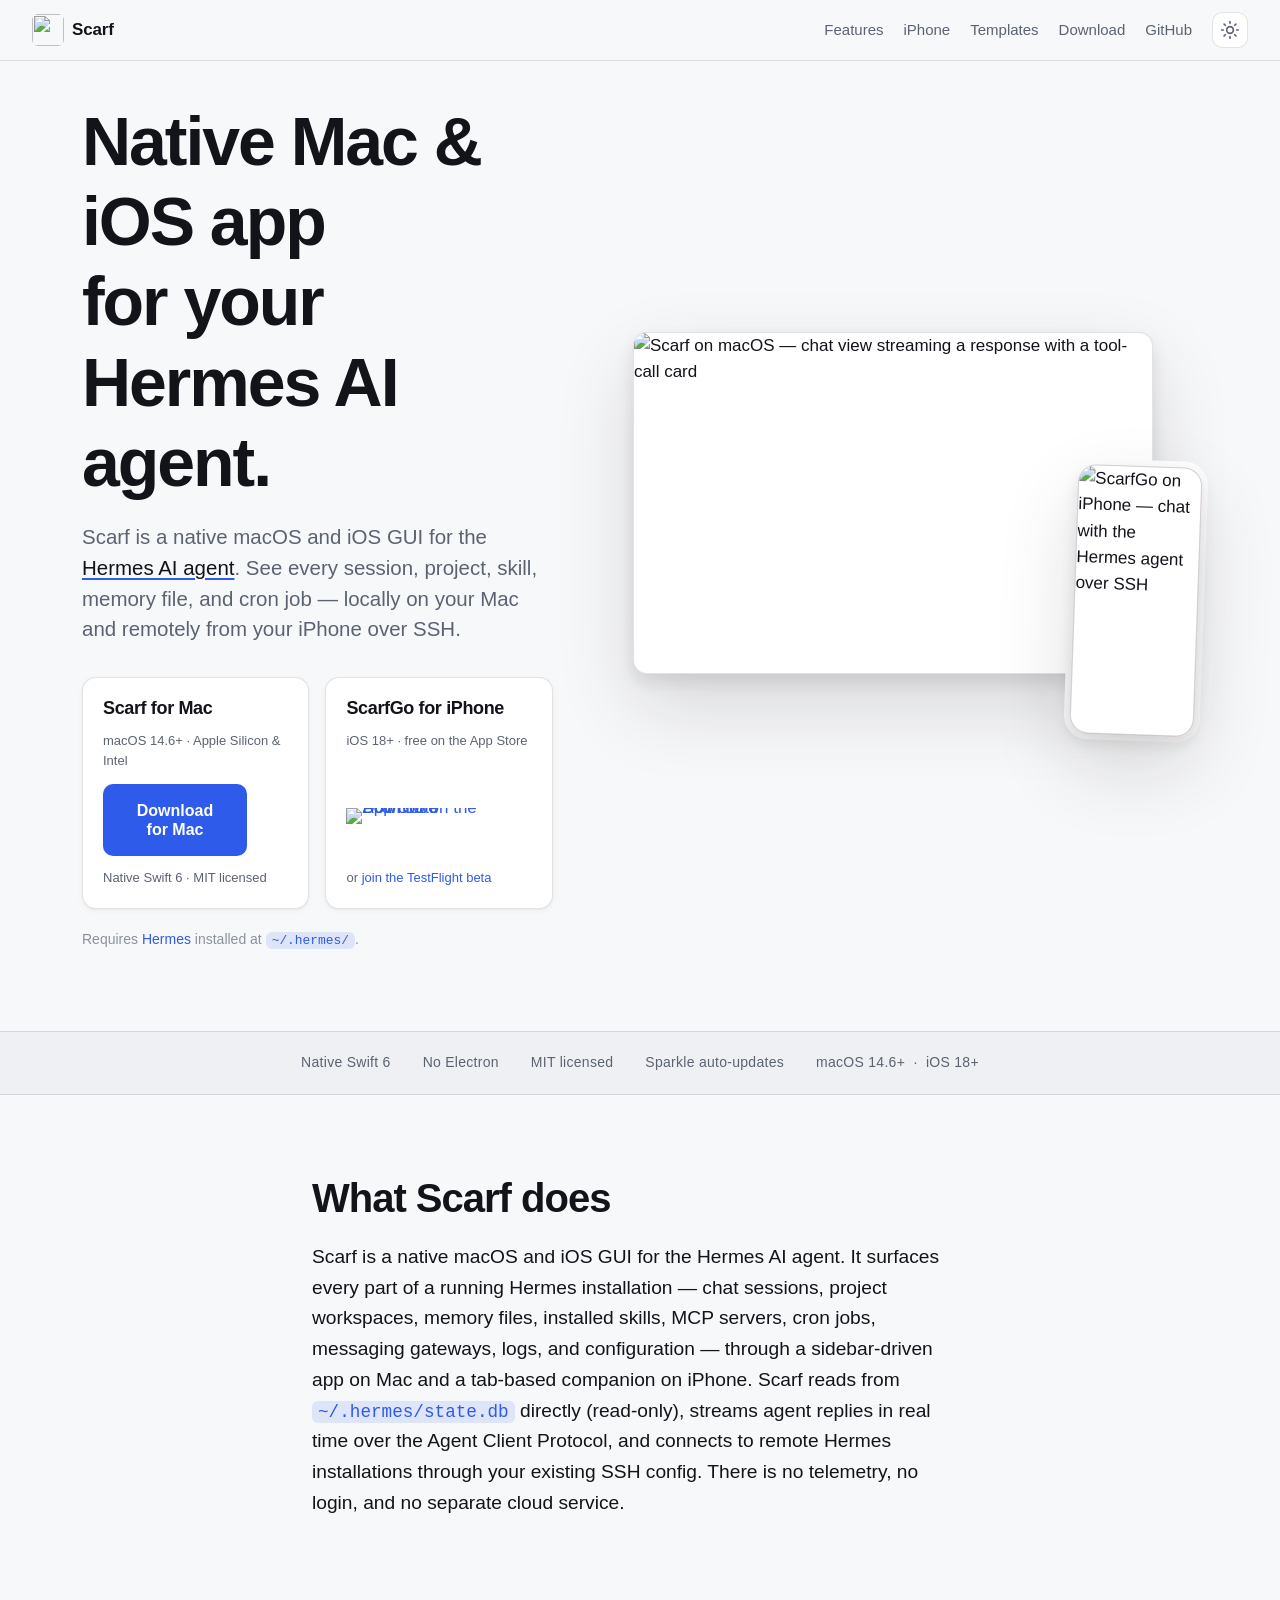
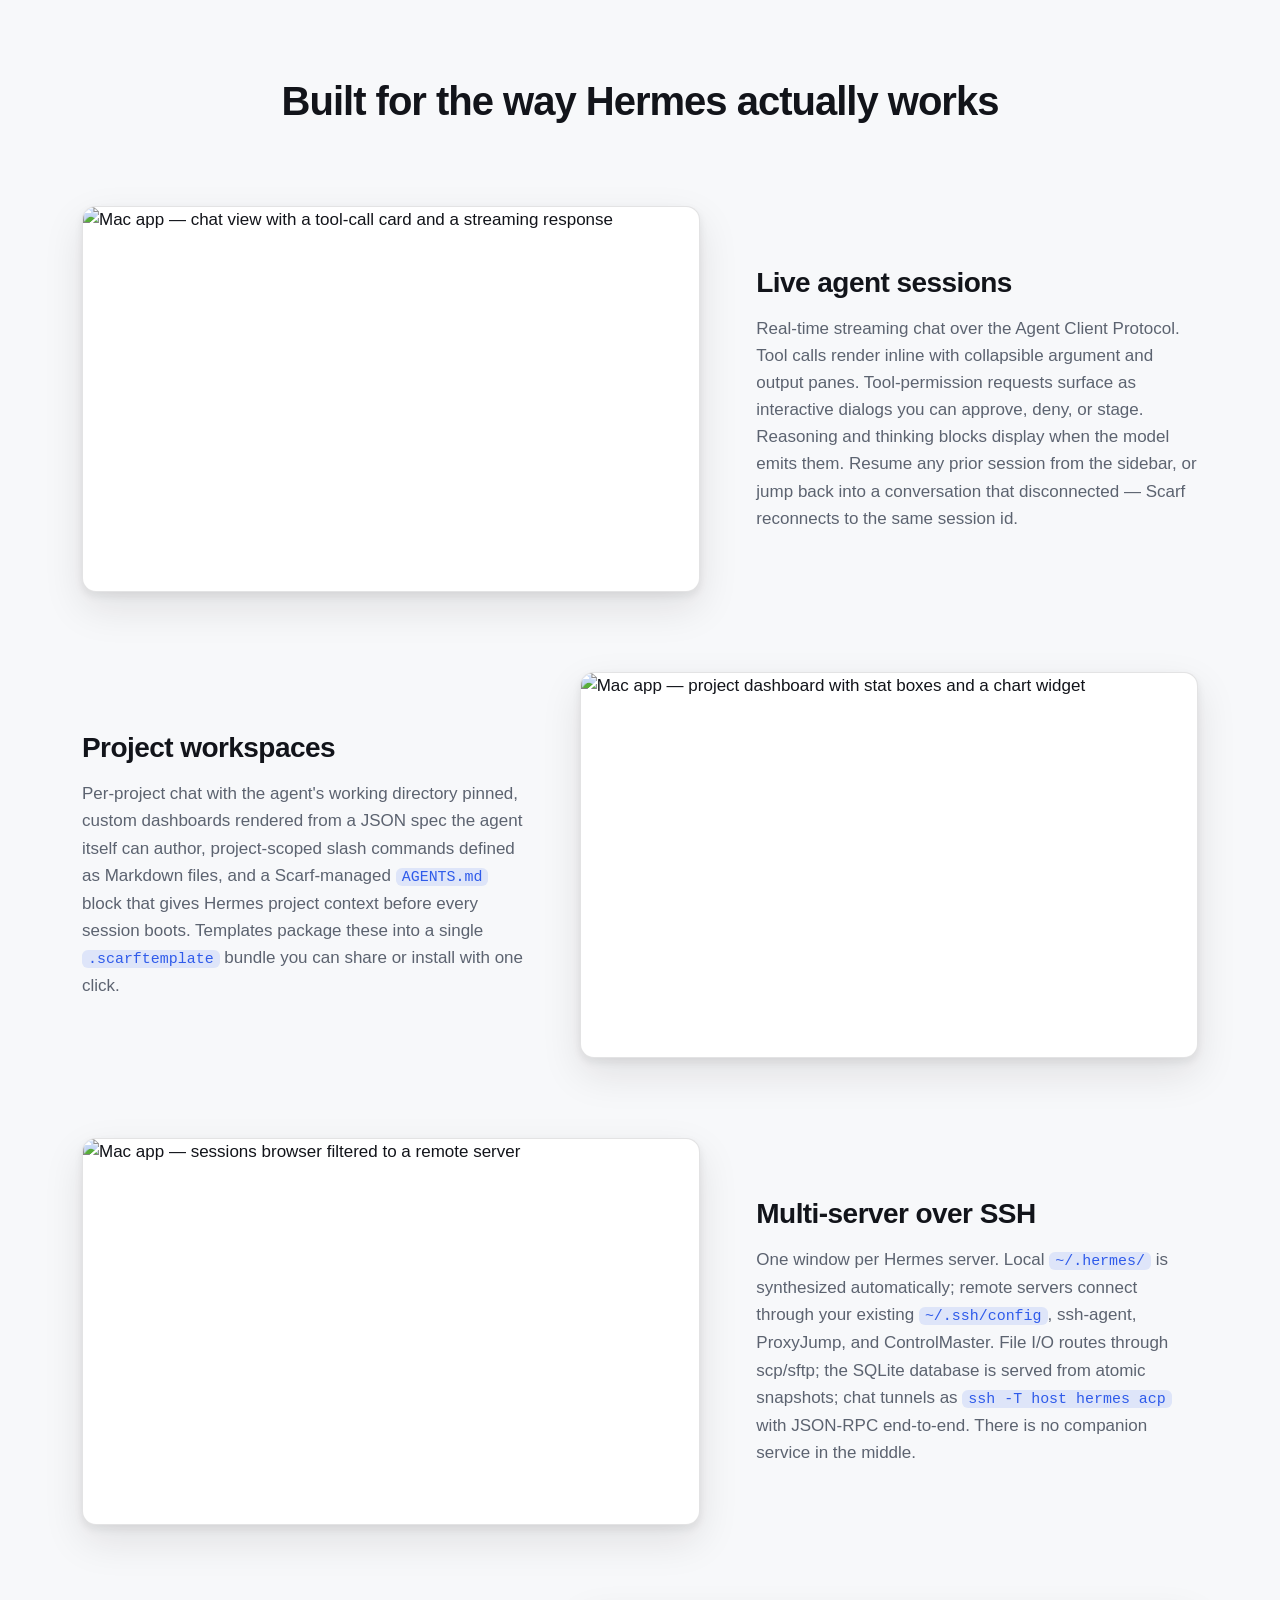
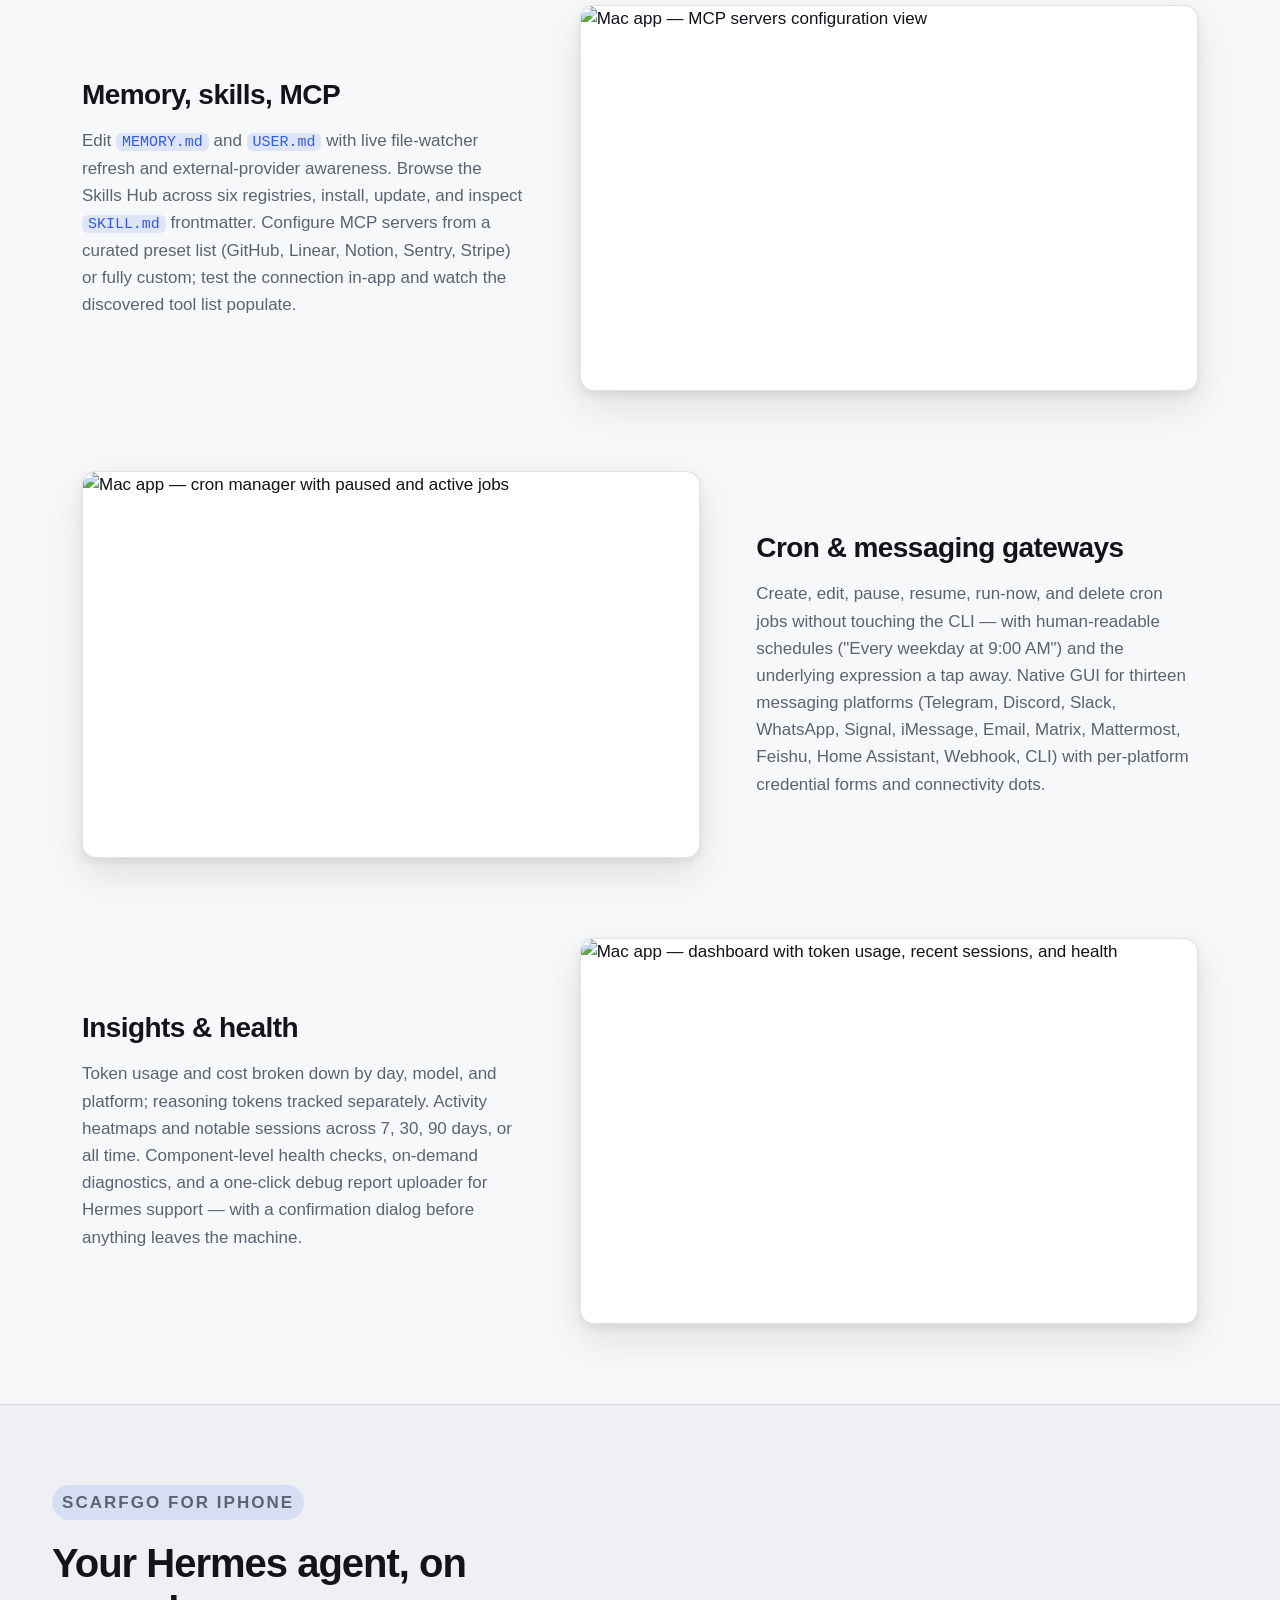
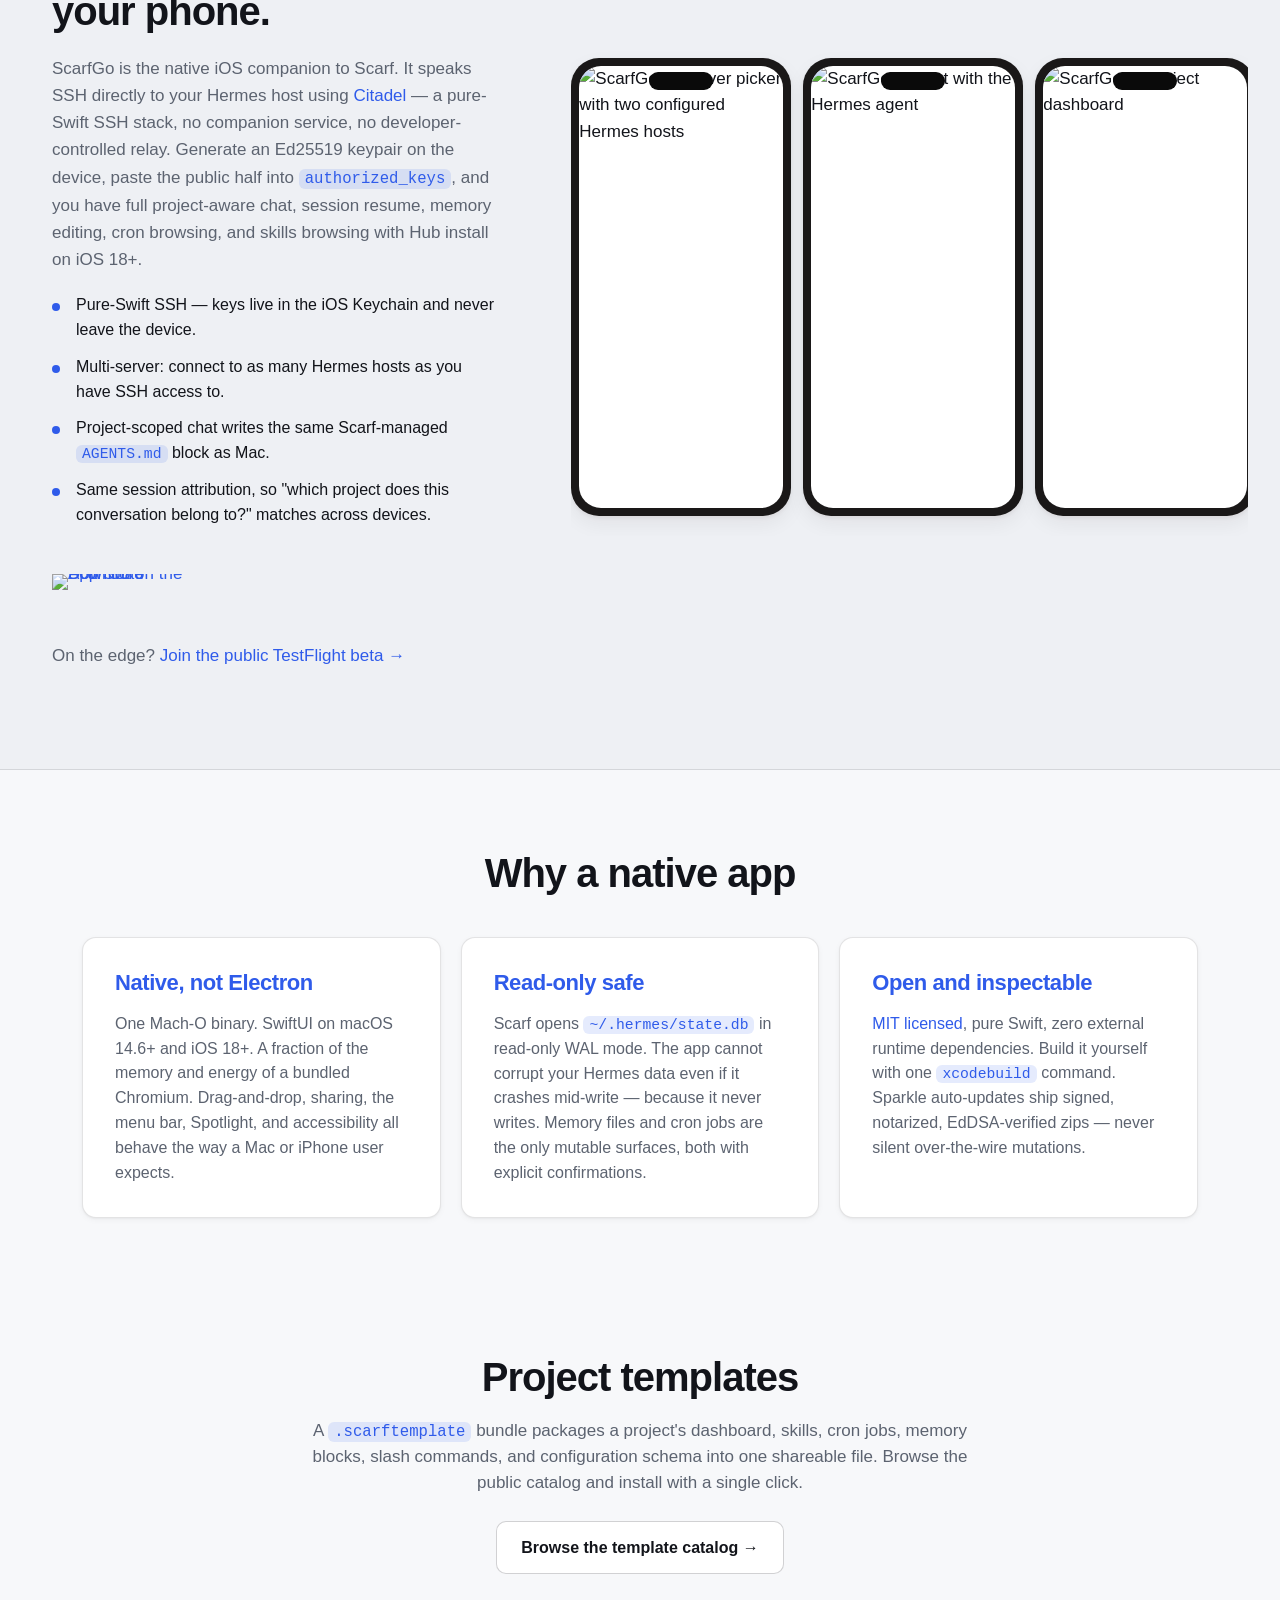
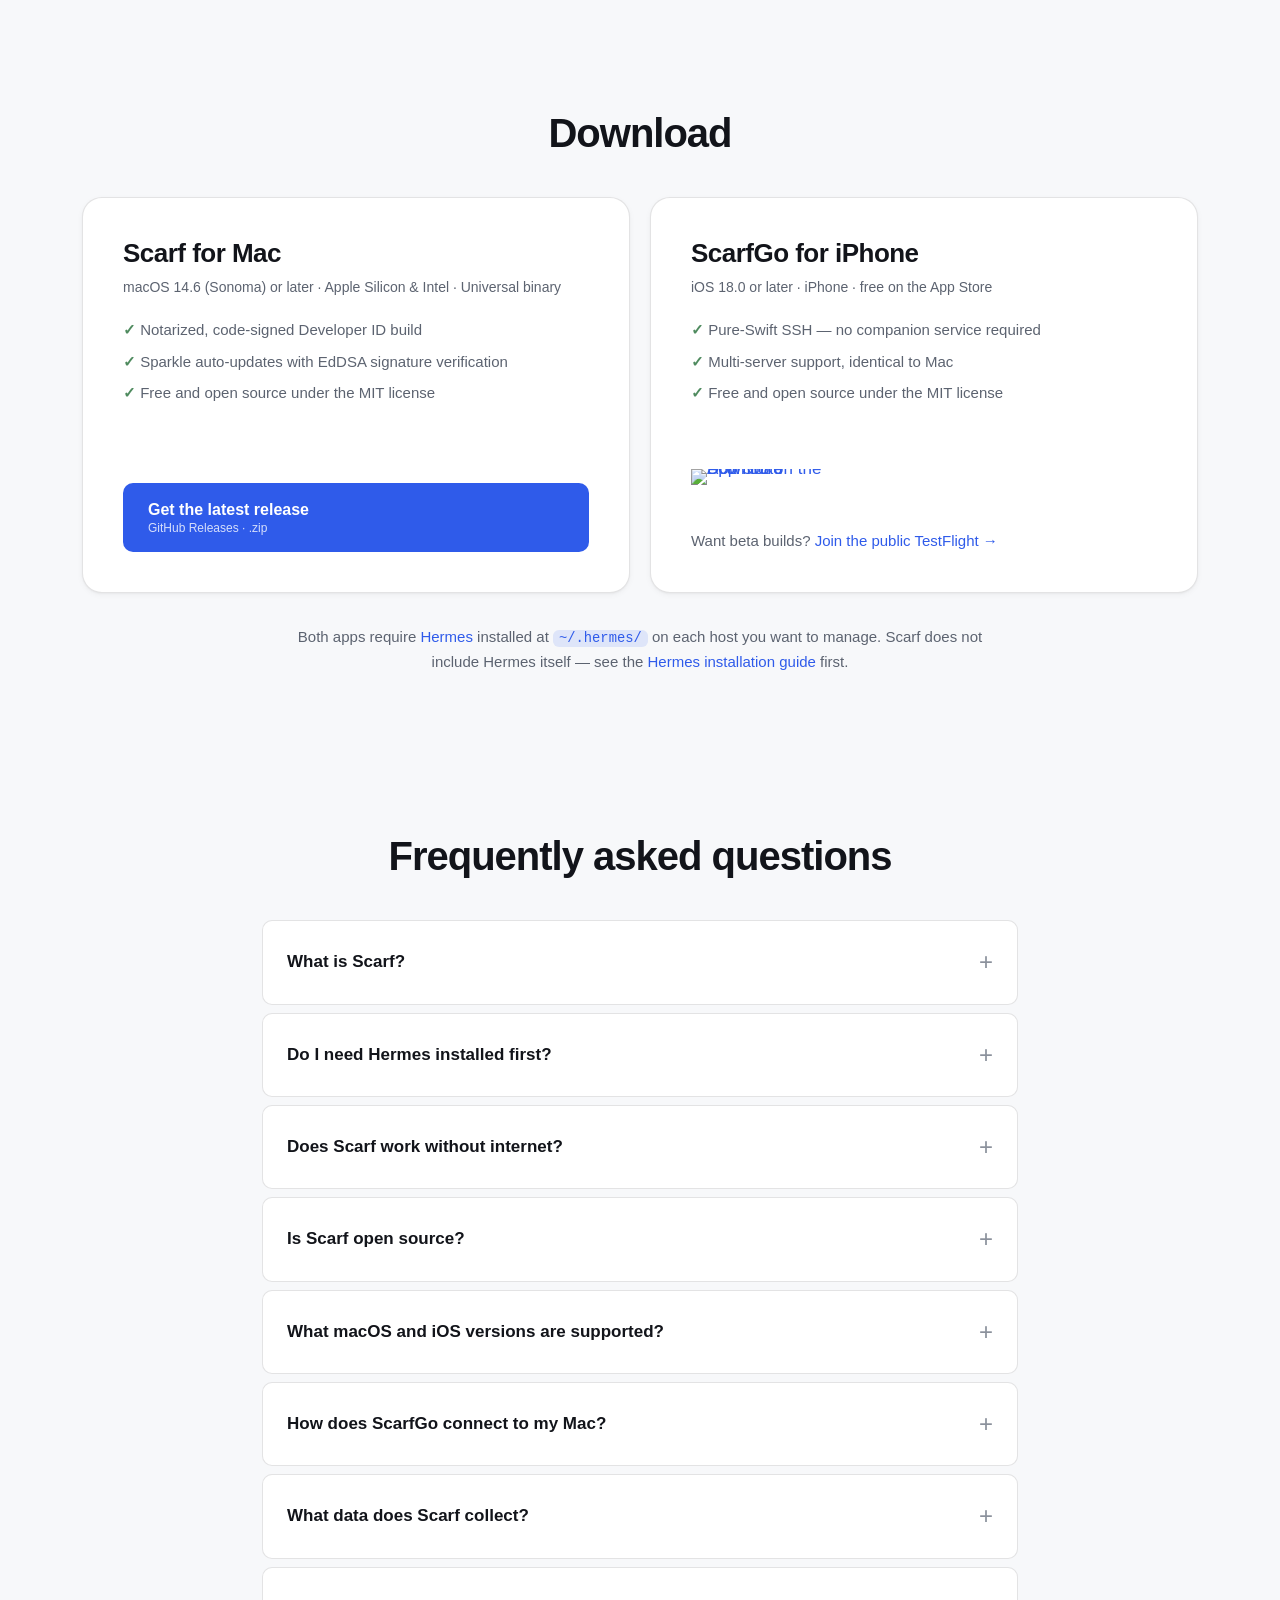
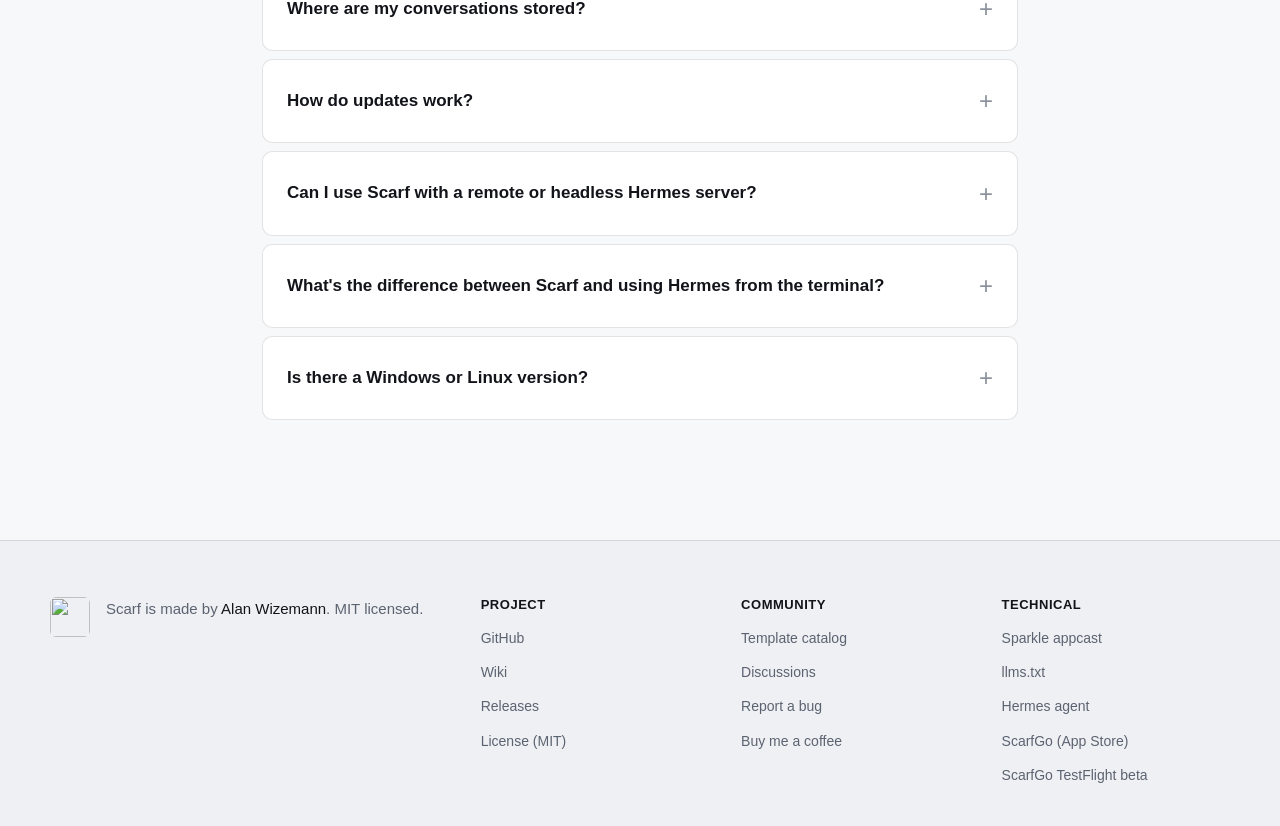
==== site/landing/index.html @ 26314632 "Rebrand Scarf to Electric Cobalt accent and cool greys Replace rust BrandRust tokens with BrandPrima" ====
<!DOCTYPE html>
<html lang="en">
<head>
  <meta charset="utf-8">
  <meta name="viewport" content="width=device-width, initial-scale=1, viewport-fit=cover">

  <title>Scarf — Native Mac &amp; iOS app for your Hermes AI agent</title>
  <meta name="description" content="Scarf is the native macOS and iOS GUI for the Hermes AI agent — sessions, projects, memory, skills, cron, multi-server SSH. Free and open source.">
  <link rel="canonical" href="https://awizemann.github.io/scarf/">

  <!-- Open Graph -->
  <meta property="og:type" content="website">
  <meta property="og:site_name" content="Scarf">
  <meta property="og:title" content="Scarf — Native Mac &amp; iOS app for your Hermes AI agent">
  <meta property="og:description" content="Native macOS and iOS GUI for the Hermes AI agent. Sessions, projects, memory, skills, cron, multi-server SSH. Free and open source.">
  <meta property="og:url" content="https://awizemann.github.io/scarf/">
  <meta property="og:image" content="https://awizemann.github.io/scarf/assets/og-image.png">
  <meta property="og:image:width" content="1200">
  <meta property="og:image:height" content="630">
  <meta property="og:image:alt" content="Scarf — native Mac & iOS app for the Hermes AI agent">

  <!-- Twitter -->
  <meta name="twitter:card" content="summary_large_image">
  <meta name="twitter:title" content="Scarf — Native Mac &amp; iOS app for your Hermes AI agent">
  <meta name="twitter:description" content="Native macOS and iOS GUI for the Hermes AI agent. Sessions, projects, memory, skills, cron, multi-server SSH.">
  <meta name="twitter:image" content="https://awizemann.github.io/scarf/assets/twitter-card.png">

  <!-- Theme + favicons -->
  <meta name="theme-color" content="#2F5BEA" media="(prefers-color-scheme: light)">
  <meta name="theme-color" content="#0E1016" media="(prefers-color-scheme: dark)">
  <link rel="icon" href="favicon.ico" sizes="any">
  <link rel="icon" href="assets/icon-192.png" type="image/png" sizes="192x192">
  <link rel="icon" href="assets/icon-512.png" type="image/png" sizes="512x512">
  <link rel="apple-touch-icon" href="apple-touch-icon.png">
  <link rel="manifest" href="manifest.webmanifest">

  <!-- AI crawler hint -->
  <link rel="alternate" type="text/plain" title="LLM-friendly summary" href="llms.txt">

  <link rel="stylesheet" href="styles.css">
</head>

<body>
  <a class="skip-link" href="#main">Skip to content</a>

  <header class="site-header" role="banner">
    <a class="brand" href="./" aria-label="Scarf home">
      <img src="assets/scarf-icon-512.png" width="32" height="32" alt="" decoding="async">
      <span class="brand-name">Scarf</span>
    </a>
    <nav class="site-nav" aria-label="Primary">
      <a href="#features">Features</a>
      <a href="#ios">iPhone</a>
      <a href="templates/">Templates</a>
      <a href="#download">Download</a>
      <a href="https://github.com/awizemann/scarf" rel="noopener">GitHub</a>
    </nav>
    <button type="button" class="theme-toggle" aria-label="Toggle dark mode" data-theme-toggle>
      <svg class="theme-icon icon-sun" width="20" height="20" viewBox="0 0 24 24" fill="none" stroke="currentColor" stroke-width="2" stroke-linecap="round" stroke-linejoin="round" aria-hidden="true"><circle cx="12" cy="12" r="4"></circle><path d="M12 2v2M12 20v2M4.93 4.93l1.41 1.41M17.66 17.66l1.41 1.41M2 12h2M20 12h2M4.93 19.07l1.41-1.41M17.66 6.34l1.41-1.41"></path></svg>
      <svg class="theme-icon icon-moon" width="20" height="20" viewBox="0 0 24 24" fill="none" stroke="currentColor" stroke-width="2" stroke-linecap="round" stroke-linejoin="round" aria-hidden="true"><path d="M21 12.79A9 9 0 1 1 11.21 3 7 7 0 0 0 21 12.79z"></path></svg>
    </button>
  </header>

  <main id="main">

    <!-- Hero -->
    <section class="hero" id="hero" aria-labelledby="hero-title">
      <div class="hero-copy">
        <h1 id="hero-title">Native Mac &amp; iOS app<br>for your Hermes AI agent.</h1>
        <p class="hero-lede">
          Scarf is a native macOS and iOS GUI for the
          <a href="https://github.com/hermes-ai/hermes-agent" rel="noopener">Hermes AI agent</a>.
          See every session, project, skill, memory file, and cron job — locally on your Mac
          and remotely from your iPhone over SSH.
        </p>
        <div class="hero-dl-grid">
          <div class="hero-dl-card">
            <h3>Scarf for Mac</h3>
            <p class="hero-dl-meta">macOS 14.6+ · Apple Silicon &amp; Intel</p>
            <a class="btn btn-primary hero-dl-btn" href="https://github.com/awizemann/scarf/releases/latest" rel="noopener">Download for Mac</a>
            <p class="hero-dl-beta">Native Swift 6 · MIT licensed</p>
          </div>
          <div class="hero-dl-card">
            <h3>ScarfGo for iPhone</h3>
            <p class="hero-dl-meta">iOS 18+ · free on the App Store</p>
            <a class="appstore-badge" href="https://apps.apple.com/us/app/scarfgo/id6763763341" rel="noopener" aria-label="Download ScarfGo on the App Store — iOS 18+">
              <picture>
                <source media="(prefers-color-scheme: dark)" srcset="assets/download-on-the-app-store-white.svg">
                <img data-dark-src="assets/download-on-the-app-store-white.svg" src="assets/download-on-the-app-store.svg" alt="Download ScarfGo on the App Store" width="144" height="48">
              </picture>
            </a>
            <p class="hero-dl-beta">or <a href="https://testflight.apple.com/join/qCrRpcTz" rel="noopener">join the TestFlight beta</a></p>
          </div>
        </div>
        <p class="hero-prereq">
          Requires <a href="https://github.com/hermes-ai/hermes-agent" rel="noopener">Hermes</a> installed at <code>~/.hermes/</code>.
        </p>
      </div>

      <div class="hero-visual" aria-hidden="false">
        <picture class="hero-mac">
          <source media="(prefers-color-scheme: dark)" srcset="assets/screenshots/mac-hero-dark.png">
          <img data-dark-src="assets/screenshots/mac-hero-dark.png" src="assets/screenshots/mac-hero.png"
               alt="Scarf on macOS — chat view streaming a response with a tool-call card"
               width="1600" height="1000"
               fetchpriority="high" decoding="async">
        </picture>
        <picture class="hero-iphone">
          <img src="assets/screenshots/ios-chat.png"
               alt="ScarfGo on iPhone — chat with the Hermes agent over SSH"
               width="430" height="932"
               decoding="async">
        </picture>
      </div>
    </section>

    <!-- Trust strip -->
    <aside class="trust-strip" aria-label="At a glance">
      <ul>
        <li>Native Swift 6</li>
        <li>No Electron</li>
        <li>MIT licensed</li>
        <li>Sparkle auto-updates</li>
        <li>macOS 14.6+ &nbsp;·&nbsp; iOS 18+</li>
      </ul>
    </aside>

    <!-- What Scarf does (AEO load-bearing paragraph) -->
    <section class="what" id="what" aria-labelledby="what-title">
      <h2 id="what-title">What Scarf does</h2>
      <p>
        Scarf is a native macOS and iOS GUI for the Hermes AI agent. It surfaces every part of a
        running Hermes installation — chat sessions, project workspaces, memory files, installed
        skills, MCP servers, cron jobs, messaging gateways, logs, and configuration — through a
        sidebar-driven app on Mac and a tab-based companion on iPhone. Scarf reads from
        <code>~/.hermes/state.db</code> directly (read-only), streams agent replies in real time
        over the Agent Client Protocol, and connects to remote Hermes installations through your
        existing SSH config. There is no telemetry, no login, and no separate cloud service.
      </p>
    </section>

    <!-- Mac feature blocks -->
    <section class="features" id="features" aria-labelledby="features-title">
      <h2 id="features-title" class="section-heading">Built for the way Hermes actually works</h2>

      <article class="feature feature-flip">
        <div class="feature-text">
          <h3>Live agent sessions</h3>
          <p>
            Real-time streaming chat over the Agent Client Protocol. Tool calls render inline with
            collapsible argument and output panes. Tool-permission requests surface as interactive
            dialogs you can approve, deny, or stage. Reasoning and thinking blocks display when the
            model emits them. Resume any prior session from the sidebar, or jump back into a
            conversation that disconnected — Scarf reconnects to the same session id.
          </p>
        </div>
        <div class="feature-visual">
          <picture>
            <source media="(prefers-color-scheme: dark)" srcset="assets/screenshots/mac-chat-dark.png">
            <img data-dark-src="assets/screenshots/mac-chat-dark.png" src="assets/screenshots/mac-chat.png"
                 alt="Mac app — chat view with a tool-call card and a streaming response"
                 width="1600" height="1000" loading="lazy" decoding="async">
          </picture>
        </div>
      </article>

      <article class="feature">
        <div class="feature-text">
          <h3>Project workspaces</h3>
          <p>
            Per-project chat with the agent's working directory pinned, custom dashboards rendered
            from a JSON spec the agent itself can author, project-scoped slash commands defined as
            Markdown files, and a Scarf-managed <code>AGENTS.md</code> block that gives Hermes
            project context before every session boots. Templates package these into a single
            <code>.scarftemplate</code> bundle you can share or install with one click.
          </p>
        </div>
        <div class="feature-visual">
          <picture>
            <source media="(prefers-color-scheme: dark)" srcset="assets/screenshots/mac-projects-dark.png">
            <img data-dark-src="assets/screenshots/mac-projects-dark.png" src="assets/screenshots/mac-projects.png"
                 alt="Mac app — project dashboard with stat boxes and a chart widget"
                 width="1600" height="1000" loading="lazy" decoding="async">
          </picture>
        </div>
      </article>

      <article class="feature feature-flip">
        <div class="feature-text">
          <h3>Multi-server over SSH</h3>
          <p>
            One window per Hermes server. Local <code>~/.hermes/</code> is synthesized
            automatically; remote servers connect through your existing
            <code>~/.ssh/config</code>, ssh-agent, ProxyJump, and ControlMaster. File I/O routes
            through scp/sftp; the SQLite database is served from atomic snapshots; chat tunnels as
            <code>ssh -T host hermes acp</code> with JSON-RPC end-to-end. There is no companion
            service in the middle.
          </p>
        </div>
        <div class="feature-visual">
          <picture>
            <source media="(prefers-color-scheme: dark)" srcset="assets/screenshots/mac-sessions-dark.png">
            <img data-dark-src="assets/screenshots/mac-sessions-dark.png" src="assets/screenshots/mac-sessions.png"
                 alt="Mac app — sessions browser filtered to a remote server"
                 width="1600" height="1000" loading="lazy" decoding="async">
          </picture>
        </div>
      </article>

      <article class="feature">
        <div class="feature-text">
          <h3>Memory, skills, MCP</h3>
          <p>
            Edit <code>MEMORY.md</code> and <code>USER.md</code> with live file-watcher refresh and
            external-provider awareness. Browse the Skills Hub across six registries, install,
            update, and inspect <code>SKILL.md</code> frontmatter. Configure MCP servers from a
            curated preset list (GitHub, Linear, Notion, Sentry, Stripe) or fully custom; test the
            connection in-app and watch the discovered tool list populate.
          </p>
        </div>
        <div class="feature-visual">
          <picture>
            <source media="(prefers-color-scheme: dark)" srcset="assets/screenshots/mac-mcp-dark.png">
            <img data-dark-src="assets/screenshots/mac-mcp-dark.png" src="assets/screenshots/mac-mcp.png"
                 alt="Mac app — MCP servers configuration view"
                 width="1600" height="1000" loading="lazy" decoding="async">
          </picture>
        </div>
      </article>

      <article class="feature feature-flip">
        <div class="feature-text">
          <h3>Cron &amp; messaging gateways</h3>
          <p>
            Create, edit, pause, resume, run-now, and delete cron jobs without touching the CLI —
            with human-readable schedules ("Every weekday at 9:00 AM") and the underlying
            expression a tap away. Native GUI for thirteen messaging platforms (Telegram, Discord,
            Slack, WhatsApp, Signal, iMessage, Email, Matrix, Mattermost, Feishu, Home Assistant,
            Webhook, CLI) with per-platform credential forms and connectivity dots.
          </p>
        </div>
        <div class="feature-visual">
          <picture>
            <source media="(prefers-color-scheme: dark)" srcset="assets/screenshots/mac-cron-dark.png">
            <img data-dark-src="assets/screenshots/mac-cron-dark.png" src="assets/screenshots/mac-cron.png"
                 alt="Mac app — cron manager with paused and active jobs"
                 width="1600" height="1000" loading="lazy" decoding="async">
          </picture>
        </div>
      </article>

      <article class="feature">
        <div class="feature-text">
          <h3>Insights &amp; health</h3>
          <p>
            Token usage and cost broken down by day, model, and platform; reasoning tokens
            tracked separately. Activity heatmaps and notable sessions across 7, 30, 90 days, or
            all time. Component-level health checks, on-demand diagnostics, and a one-click debug
            report uploader for Hermes support — with a confirmation dialog before anything
            leaves the machine.
          </p>
        </div>
        <div class="feature-visual">
          <picture>
            <source media="(prefers-color-scheme: dark)" srcset="assets/screenshots/mac-dashboard-dark.png">
            <img data-dark-src="assets/screenshots/mac-dashboard-dark.png" src="assets/screenshots/mac-dashboard.png"
                 alt="Mac app — dashboard with token usage, recent sessions, and health"
                 width="1600" height="1000" loading="lazy" decoding="async">
          </picture>
        </div>
      </article>
    </section>

    <!-- iOS / ScarfGo -->
    <section class="ios" id="ios" aria-labelledby="ios-title">
      <div class="ios-copy">
        <p class="eyebrow">ScarfGo for iPhone</p>
        <h2 id="ios-title">Your Hermes agent, on your phone.</h2>
        <p>
          ScarfGo is the native iOS companion to Scarf. It speaks SSH directly to your Hermes
          host using <a href="https://github.com/orlandos-nl/Citadel" rel="noopener">Citadel</a> — a
          pure-Swift SSH stack, no companion service, no developer-controlled relay. Generate an
          Ed25519 keypair on the device, paste the public half into <code>authorized_keys</code>,
          and you have full project-aware chat, session resume, memory editing, cron browsing,
          and skills browsing with Hub install on iOS 18+.
        </p>
        <ul class="ios-points">
          <li>Pure-Swift SSH — keys live in the iOS Keychain and never leave the device.</li>
          <li>Multi-server: connect to as many Hermes hosts as you have SSH access to.</li>
          <li>Project-scoped chat writes the same Scarf-managed <code>AGENTS.md</code> block as Mac.</li>
          <li>Same session attribution, so "which project does this conversation belong to?" matches across devices.</li>
        </ul>
        <p class="ios-cta">
          <a class="appstore-badge" href="https://apps.apple.com/us/app/scarfgo/id6763763341" rel="noopener">
            <picture>
              <source media="(prefers-color-scheme: dark)" srcset="assets/download-on-the-app-store-white.svg">
              <img data-dark-src="assets/download-on-the-app-store-white.svg" src="assets/download-on-the-app-store.svg" alt="Download ScarfGo on the App Store" width="144" height="48">
            </picture>
          </a>
        </p>
        <p class="ios-beta">
          On the edge? <a href="https://testflight.apple.com/join/qCrRpcTz" rel="noopener">Join the public TestFlight beta →</a>
        </p>
      </div>

      <div class="ios-gallery" role="list" aria-label="ScarfGo screenshots">
        <div class="phone-frame" role="listitem">
          <img src="assets/screenshots/ios-servers.png" alt="ScarfGo — server picker with two configured Hermes hosts" loading="lazy" decoding="async" width="430" height="932">
        </div>
        <div class="phone-frame" role="listitem">
          <img src="assets/screenshots/ios-chat.png" alt="ScarfGo — chat with the Hermes agent" loading="lazy" decoding="async" width="430" height="932">
        </div>
        <div class="phone-frame" role="listitem">
          <img src="assets/screenshots/ios-project-dashboard.png" alt="ScarfGo — project dashboard" loading="lazy" decoding="async" width="430" height="932">
        </div>
        <div class="phone-frame" role="listitem">
          <img src="assets/screenshots/ios-skills.png" alt="ScarfGo — skills browser" loading="lazy" decoding="async" width="430" height="932">
        </div>
        <div class="phone-frame" role="listitem">
          <img src="assets/screenshots/ios-system.png" alt="ScarfGo — system tab" loading="lazy" decoding="async" width="430" height="932">
        </div>
      </div>
    </section>

    <!-- Why native -->
    <section class="why" id="why" aria-labelledby="why-title">
      <h2 id="why-title" class="section-heading">Why a native app</h2>
      <div class="why-grid">
        <article class="why-card">
          <h3>Native, not Electron</h3>
          <p>
            One Mach-O binary. SwiftUI on macOS 14.6+ and iOS 18+. A fraction of the memory
            and energy of a bundled Chromium. Drag-and-drop, sharing, the
            menu bar, Spotlight, and accessibility all behave the way a Mac or iPhone user
            expects.
          </p>
        </article>
        <article class="why-card">
          <h3>Read-only safe</h3>
          <p>
            Scarf opens <code>~/.hermes/state.db</code> in read-only WAL mode. The app cannot
            corrupt your Hermes data even if it crashes mid-write — because it never writes.
            Memory files and cron jobs are the only mutable surfaces, both with explicit
            confirmations.
          </p>
        </article>
        <article class="why-card">
          <h3>Open and inspectable</h3>
          <p>
            <a href="https://github.com/awizemann/scarf" rel="noopener">MIT licensed</a>, pure
            Swift, zero external runtime dependencies. Build it yourself with
            one <code>xcodebuild</code> command. Sparkle auto-updates ship signed,
            notarized, EdDSA-verified zips — never silent over-the-wire mutations.
          </p>
        </article>
      </div>
    </section>

    <!-- Templates teaser -->
    <section class="templates" id="templates" aria-labelledby="templates-title">
      <h2 id="templates-title">Project templates</h2>
      <p>
        A <code>.scarftemplate</code> bundle packages a project's dashboard, skills, cron jobs,
        memory blocks, slash commands, and configuration schema into one shareable file.
        Browse the public catalog and install with a single click.
      </p>
      <a class="btn btn-secondary" href="templates/">Browse the template catalog →</a>
    </section>

    <!-- Download -->
    <section class="download" id="download" aria-labelledby="download-title">
      <h2 id="download-title" class="section-heading">Download</h2>
      <div class="download-grid">
        <article class="download-card">
          <h3>Scarf for Mac</h3>
          <p class="download-meta">macOS 14.6 (Sonoma) or later · Apple Silicon &amp; Intel · Universal binary</p>
          <ul class="download-points">
            <li>Notarized, code-signed Developer ID build</li>
            <li>Sparkle auto-updates with EdDSA signature verification</li>
            <li>Free and open source under the MIT license</li>
          </ul>
          <a class="btn btn-primary" href="https://github.com/awizemann/scarf/releases/latest" rel="noopener">
            <span>Get the latest release</span>
            <span class="btn-meta">GitHub Releases · .zip</span>
          </a>
        </article>

        <article class="download-card">
          <h3>ScarfGo for iPhone</h3>
          <p class="download-meta">iOS 18.0 or later · iPhone · free on the App Store</p>
          <ul class="download-points">
            <li>Pure-Swift SSH — no companion service required</li>
            <li>Multi-server support, identical to Mac</li>
            <li>Free and open source under the MIT license</li>
          </ul>
          <p class="ios-cta">
            <a class="appstore-badge" href="https://apps.apple.com/us/app/scarfgo/id6763763341" rel="noopener">
              <picture>
                <source media="(prefers-color-scheme: dark)" srcset="assets/download-on-the-app-store-white.svg">
                <img data-dark-src="assets/download-on-the-app-store-white.svg" src="assets/download-on-the-app-store.svg" alt="Download ScarfGo on the App Store" width="144" height="48">
              </picture>
            </a>
          </p>
          <p class="ios-beta">
            Want beta builds? <a href="https://testflight.apple.com/join/qCrRpcTz" rel="noopener">Join the public TestFlight →</a>
          </p>
        </article>
      </div>

      <p class="download-prereq">
        Both apps require <a href="https://github.com/hermes-ai/hermes-agent" rel="noopener">Hermes</a>
        installed at <code>~/.hermes/</code> on each host you want to manage. Scarf does not include
        Hermes itself — see the
        <a href="https://github.com/hermes-ai/hermes-agent#installation" rel="noopener">Hermes installation
        guide</a> first.
      </p>
    </section>

    <!-- FAQ -->
    <section class="faq" id="faq" aria-labelledby="faq-title">
      <h2 id="faq-title" class="section-heading">Frequently asked questions</h2>
      <div class="faq-list">

        <details>
          <summary>What is Scarf?</summary>
          <div>
            <p>Scarf is a native macOS and iOS GUI for the <a href="https://github.com/hermes-ai/hermes-agent" rel="noopener">Hermes AI agent</a>. It surfaces Hermes's sessions, projects, memory, skills, MCP servers, cron jobs, messaging gateways, logs, and configuration through a sidebar-driven Mac app and a tab-based iPhone companion called ScarfGo.</p>
          </div>
        </details>

        <details>
          <summary>Do I need Hermes installed first?</summary>
          <div>
            <p>Yes. Scarf is a client for an existing Hermes installation. It expects to find Hermes's data directory at <code>~/.hermes/</code> on each host you connect to (local or remote). Install Hermes first by following the <a href="https://github.com/hermes-ai/hermes-agent#installation" rel="noopener">Hermes installation guide</a>.</p>
          </div>
        </details>

        <details>
          <summary>Does Scarf work without internet?</summary>
          <div>
            <p>Yes for the local Hermes case — Scarf reads files and the SQLite database directly from <code>~/.hermes/</code> with no network involvement. Internet is only required when Hermes itself reaches out to model providers or MCP servers, when you connect to a remote Hermes host over SSH, or when checking for Sparkle updates.</p>
          </div>
        </details>

        <details>
          <summary>Is Scarf open source?</summary>
          <div>
            <p>Yes. Both Scarf and ScarfGo are <a href="https://github.com/awizemann/scarf/blob/main/LICENSE" rel="noopener">MIT licensed</a> and built from the same open repository at <a href="https://github.com/awizemann/scarf" rel="noopener">github.com/awizemann/scarf</a>. There are no closed-source components and no telemetry.</p>
          </div>
        </details>

        <details>
          <summary>What macOS and iOS versions are supported?</summary>
          <div>
            <p>Scarf for Mac requires macOS 14.6 Sonoma or later, on Apple Silicon or Intel. ScarfGo for iPhone requires iOS 18.0 or later. Both are universal builds; there is no separate Apple Silicon download.</p>
          </div>
        </details>

        <details>
          <summary>How does ScarfGo connect to my Mac?</summary>
          <div>
            <p>ScarfGo speaks SSH directly to your Hermes host using a pure-Swift SSH stack (Citadel). On first launch it generates an Ed25519 keypair on the device — the private key lives in the iOS Keychain (with <code>kSecAttrAccessibleAfterFirstUnlockThisDeviceOnly</code>) and is excluded from iCloud sync. Paste the public key into the host's <code>~/.ssh/authorized_keys</code>, and ScarfGo can run <code>hermes acp</code> over the SSH session for chat and read the SQLite database for everything else. There is no companion service or developer-controlled relay.</p>
          </div>
        </details>

        <details>
          <summary>What data does Scarf collect?</summary>
          <div>
            <p>None. Scarf has no telemetry, no analytics, no crash reporter, and no account system. The only outbound network connections are to GitHub Releases (when you check for updates via Sparkle), to remote Hermes hosts you explicitly add, and to Hermes's own model providers and MCP servers — all initiated by Hermes, not Scarf.</p>
          </div>
        </details>

        <details>
          <summary>Where are my conversations stored?</summary>
          <div>
            <p>In Hermes's own data directory — <code>~/.hermes/state.db</code> for session history and <code>~/.hermes/sessions/session_*.json</code> for full transcripts. Scarf reads these files but never writes to <code>state.db</code>. ScarfGo reads them through SSH-initiated SQLite snapshots and never caches them locally on the device.</p>
          </div>
        </details>

        <details>
          <summary>How do updates work?</summary>
          <div>
            <p>Scarf for Mac uses <a href="https://sparkle-project.org/" rel="noopener">Sparkle</a> for in-app updates — signed and notarized zips with EdDSA signature verification. The appcast lives at <a href="appcast.xml">awizemann.github.io/scarf/appcast.xml</a>. ScarfGo updates through TestFlight in the usual way until it ships on the App Store.</p>
          </div>
        </details>

        <details>
          <summary>Can I use Scarf with a remote or headless Hermes server?</summary>
          <div>
            <p>Yes — that is one of the main use cases. Add the host through <strong>File → Open Server… → Add Server</strong> on Mac, or tap <strong>Add Server</strong> on the ScarfGo Servers tab. Scarf uses the system SSH config (Mac) or a device-generated key (iOS), so anything reachable through your normal terminal SSH workflow works without extra setup. The remote host needs <code>sqlite3</code> and <code>pgrep</code> on its <code>$PATH</code> and the SSH user needs read access to <code>~/.hermes/</code>.</p>
          </div>
        </details>

        <details>
          <summary>What's the difference between Scarf and using Hermes from the terminal?</summary>
          <div>
            <p>Scarf is strictly additive — it visualizes data Hermes already produces. The terminal CLI (<code>hermes chat</code>, <code>hermes cron</code>, <code>hermes mcp</code>, etc.) remains the source of truth for everything. Scarf gives you live streaming chat with rich tool-call rendering, multi-server windows, project workspaces with custom dashboards, and a one-pane view of skills, MCP servers, cron jobs, and gateways without memorizing CLI subcommands.</p>
          </div>
        </details>

        <details>
          <summary>Is there a Windows or Linux version?</summary>
          <div>
            <p>No. Scarf is built on SwiftUI and AppKit and ships only for Apple platforms. There are no current plans for Windows or Linux ports — the
            <a href="https://github.com/hermes-ai/hermes-agent" rel="noopener">Hermes CLI</a> itself works on those platforms, and Scarf can connect to a remote Linux Hermes host from a Mac.</p>
          </div>
        </details>

      </div>
    </section>

  </main>

  <footer class="site-footer" role="contentinfo">
    <div class="footer-inner">
      <div class="footer-brand">
        <img src="assets/scarf-icon-512.png" width="40" height="40" alt="" decoding="async">
        <p>Scarf is made by <a href="https://github.com/awizemann" rel="noopener">Alan Wizemann</a>. MIT licensed.</p>
      </div>
      <nav class="footer-nav" aria-label="Footer">
        <div>
          <h4>Project</h4>
          <ul>
            <li><a href="https://github.com/awizemann/scarf" rel="noopener">GitHub</a></li>
            <li><a href="https://github.com/awizemann/scarf/wiki" rel="noopener">Wiki</a></li>
            <li><a href="https://github.com/awizemann/scarf/releases" rel="noopener">Releases</a></li>
            <li><a href="https://github.com/awizemann/scarf/blob/main/LICENSE" rel="noopener">License (MIT)</a></li>
          </ul>
        </div>
        <div>
          <h4>Community</h4>
          <ul>
            <li><a href="templates/">Template catalog</a></li>
            <li><a href="https://github.com/awizemann/scarf/discussions" rel="noopener">Discussions</a></li>
            <li><a href="https://github.com/awizemann/scarf/issues" rel="noopener">Report a bug</a></li>
            <li><a href="https://www.buymeacoffee.com/awizemann" rel="noopener">Buy me a coffee</a></li>
          </ul>
        </div>
        <div>
          <h4>Technical</h4>
          <ul>
            <li><a href="appcast.xml">Sparkle appcast</a></li>
            <li><a href="llms.txt">llms.txt</a></li>
            <li><a href="https://github.com/hermes-ai/hermes-agent" rel="noopener">Hermes agent</a></li>
            <li><a href="https://apps.apple.com/us/app/scarfgo/id6763763341" rel="noopener">ScarfGo (App Store)</a></li>
            <li><a href="https://testflight.apple.com/join/qCrRpcTz" rel="noopener">ScarfGo TestFlight beta</a></li>
          </ul>
        </div>
      </nav>
    </div>
  </footer>

  <!-- Structured data -->
  <script type="application/ld+json">
  {
    "@context": "https://schema.org",
    "@graph": [
      {
        "@type": "SoftwareApplication",
        "name": "Scarf",
        "alternateName": "Scarf for Mac",
        "applicationCategory": "DeveloperApplication",
        "operatingSystem": "macOS 14.6 or later",
        "description": "Native macOS GUI for the Hermes AI agent. Sessions, projects, memory, skills, MCP servers, cron jobs, messaging gateways, multi-server SSH.",
        "url": "https://awizemann.github.io/scarf/",
        "downloadUrl": "https://github.com/awizemann/scarf/releases/latest",
        "softwareVersion": "{{VERSION}}",
        "license": "https://opensource.org/licenses/MIT",
        "image": "https://awizemann.github.io/scarf/assets/og-image.png",
        "offers": {
          "@type": "Offer",
          "price": "0",
          "priceCurrency": "USD"
        },
        "author": {
          "@type": "Person",
          "name": "Alan Wizemann",
          "url": "https://github.com/awizemann"
        }
      },
      {
        "@type": "MobileApplication",
        "name": "ScarfGo",
        "applicationCategory": "DeveloperApplication",
        "operatingSystem": "iOS 18.0 or later",
        "description": "Native iPhone companion to Scarf. Multi-server Hermes management over SSH, project-aware chat, memory editor, cron browser, skills browser.",
        "url": "https://apps.apple.com/us/app/scarfgo/id6763763341",
        "downloadUrl": "https://apps.apple.com/us/app/scarfgo/id6763763341",
        "license": "https://opensource.org/licenses/MIT",
        "offers": {
          "@type": "Offer",
          "price": "0",
          "priceCurrency": "USD"
        },
        "author": {
          "@type": "Person",
          "name": "Alan Wizemann",
          "url": "https://github.com/awizemann"
        }
      },
      {
        "@type": "FAQPage",
        "mainEntity": [
          {
            "@type": "Question",
            "name": "What is Scarf?",
            "acceptedAnswer": {
              "@type": "Answer",
              "text": "Scarf is a native macOS and iOS GUI for the Hermes AI agent. It surfaces Hermes's sessions, projects, memory, skills, MCP servers, cron jobs, messaging gateways, logs, and configuration through a sidebar-driven Mac app and a tab-based iPhone companion called ScarfGo."
            }
          },
          {
            "@type": "Question",
            "name": "Do I need Hermes installed first?",
            "acceptedAnswer": {
              "@type": "Answer",
              "text": "Yes. Scarf is a client for an existing Hermes installation. It expects to find Hermes's data directory at ~/.hermes/ on each host you connect to. Install Hermes first by following the Hermes installation guide."
            }
          },
          {
            "@type": "Question",
            "name": "Does Scarf work without internet?",
            "acceptedAnswer": {
              "@type": "Answer",
              "text": "Yes for the local Hermes case — Scarf reads files and the SQLite database directly from ~/.hermes/ with no network involvement. Internet is only required when Hermes itself reaches out to model providers or MCP servers, when connecting to a remote Hermes host over SSH, or when checking for Sparkle updates."
            }
          },
          {
            "@type": "Question",
            "name": "Is Scarf open source?",
            "acceptedAnswer": {
              "@type": "Answer",
              "text": "Yes. Both Scarf and ScarfGo are MIT licensed and built from the same open repository at github.com/awizemann/scarf. There are no closed-source components and no telemetry."
            }
          },
          {
            "@type": "Question",
            "name": "What macOS and iOS versions are supported?",
            "acceptedAnswer": {
              "@type": "Answer",
              "text": "Scarf for Mac requires macOS 14.6 Sonoma or later, on Apple Silicon or Intel. ScarfGo for iPhone requires iOS 18.0 or later. Both are universal builds."
            }
          },
          {
            "@type": "Question",
            "name": "How does ScarfGo connect to my Mac?",
            "acceptedAnswer": {
              "@type": "Answer",
              "text": "ScarfGo speaks SSH directly to your Hermes host using Citadel, a pure-Swift SSH stack. On first launch it generates an Ed25519 keypair on the device — the private key lives in the iOS Keychain and never leaves the phone. Paste the public key into the host's authorized_keys and ScarfGo can run hermes acp over the SSH session for chat and read the SQLite database for everything else. There is no companion service or relay."
            }
          },
          {
            "@type": "Question",
            "name": "What data does Scarf collect?",
            "acceptedAnswer": {
              "@type": "Answer",
              "text": "None. Scarf has no telemetry, no analytics, no crash reporter, and no account system. The only outbound network connections are to GitHub Releases (Sparkle update checks), remote Hermes hosts you explicitly add, and Hermes's own model providers and MCP servers — all initiated by Hermes, not Scarf."
            }
          },
          {
            "@type": "Question",
            "name": "Where are my conversations stored?",
            "acceptedAnswer": {
              "@type": "Answer",
              "text": "In Hermes's own data directory — ~/.hermes/state.db for session history and ~/.hermes/sessions/session_*.json for full transcripts. Scarf reads these files but never writes to state.db. ScarfGo reads them through SSH-initiated SQLite snapshots and never caches them locally on the device."
            }
          },
          {
            "@type": "Question",
            "name": "How do updates work?",
            "acceptedAnswer": {
              "@type": "Answer",
              "text": "Scarf for Mac uses Sparkle for in-app updates — signed and notarized zips with EdDSA signature verification. The appcast lives at awizemann.github.io/scarf/appcast.xml. ScarfGo updates through TestFlight in the usual way until it ships on the App Store."
            }
          },
          {
            "@type": "Question",
            "name": "Can I use Scarf with a remote or headless Hermes server?",
            "acceptedAnswer": {
              "@type": "Answer",
              "text": "Yes. Add the host through File → Open Server… → Add Server on Mac, or Add Server on ScarfGo. Scarf uses the system SSH config (Mac) or a device-generated key (iOS), so anything reachable through normal terminal SSH works without extra setup. The remote host needs sqlite3 and pgrep on its PATH and the SSH user needs read access to ~/.hermes/."
            }
          },
          {
            "@type": "Question",
            "name": "What's the difference between Scarf and using Hermes from the terminal?",
            "acceptedAnswer": {
              "@type": "Answer",
              "text": "Scarf is strictly additive — it visualizes data Hermes already produces. The terminal CLI remains the source of truth. Scarf gives you live streaming chat with rich tool-call rendering, multi-server windows, project workspaces with custom dashboards, and a one-pane view of skills, MCP servers, cron jobs, and gateways without memorizing CLI subcommands."
            }
          },
          {
            "@type": "Question",
            "name": "Is there a Windows or Linux version?",
            "acceptedAnswer": {
              "@type": "Answer",
              "text": "No. Scarf is built on SwiftUI and AppKit and ships only for Apple platforms. The Hermes CLI itself works on those platforms, and Scarf can connect to a remote Linux Hermes host from a Mac."
            }
          }
        ]
      }
    ]
  }
  </script>

  <script src="app.js" defer></script>
</body>
</html>
---- site/landing/styles.css ----
/* Scarf landing page.
 * Vanilla CSS, no framework. Tokens map to ScarfDesign (Electric Cobalt palette).
 *
 * Layers:
 *   1. Tokens (CSS custom properties)
 *   2. Reset + base
 *   3. Layout primitives
 *   4. Header / footer
 *   5. Sections (hero, trust strip, what, features, ios, why, templates, download, faq)
 *   6. Components (buttons, cards, phone frame)
 *   7. Responsive
 */

/* ---------- 1. Tokens ---------- */

:root {
  /* Colors — light mode (mirrors ScarfBrand.xcassets light variants) */
  --accent: #2F5BEA;
  --accent-hover: #2448C7;
  --accent-active: #1B3599;
  --accent-tint: rgba(47, 91, 234, 0.12);

  --fg: #12141A;
  --fg-muted: #5C6370;
  --fg-faint: #8B919C;

  --bg: #F7F8FA;
  --bg-card: #FFFFFF;
  --bg-tertiary: #EEF0F4;

  --border: rgba(26, 29, 38, 0.12);
  --border-strong: rgba(26, 29, 38, 0.20);

  --success: #4F8B5F;
  --danger: #B5453A;
  --warning: #C9821C;
  --info: #4A6F8E;

  /* Spacing — ScarfSpace s1..s10 */
  --s1: 4px;
  --s2: 8px;
  --s3: 12px;
  --s4: 16px;
  --s5: 20px;
  --s6: 24px;
  --s7: 32px;
  --s8: 40px;
  --s9: 56px;
  --s10: 80px;

  /* Radius — ScarfRadius */
  --r-sm: 6px;
  --r-md: 10px;
  --r-lg: 14px;
  --r-xl: 20px;
  --r-xxl: 28px;
  --r-pill: 999px;

  /* Typography */
  --sans: -apple-system, BlinkMacSystemFont, "SF Pro Text", "Segoe UI", Roboto, "Helvetica Neue", Arial, sans-serif;
  --display: -apple-system, BlinkMacSystemFont, "SF Pro Display", "SF Pro Text", "Segoe UI", Roboto, sans-serif;
  --mono: ui-monospace, SFMono-Regular, "SF Mono", Menlo, Consolas, "JetBrains Mono", monospace;

  /* Shadows */
  --shadow-sm: 0 1px 2px rgba(26, 24, 24, 0.04), 0 2px 6px rgba(26, 24, 24, 0.04);
  --shadow-md: 0 2px 4px rgba(26, 24, 24, 0.06), 0 8px 20px rgba(26, 24, 24, 0.06);
  --shadow-lg: 0 4px 8px rgba(26, 24, 24, 0.08), 0 16px 40px rgba(26, 24, 24, 0.10);
  --shadow-xl: 0 8px 16px rgba(26, 24, 24, 0.10), 0 32px 80px rgba(26, 24, 24, 0.14);

  /* Layout */
  --max-w: 1180px;
  --max-w-prose: 720px;
}

@media (prefers-color-scheme: dark) {
  :root {
    --accent: #7B9CFF;
    --accent-hover: #9BB4FF;
    --accent-active: #5A7FF0;
    --accent-tint: rgba(123, 156, 255, 0.16);

    --fg: #E8ECF2;
    --fg-muted: #9AA3B2;
    --fg-faint: #6B7382;

    --bg: #0E1016;
    --bg-card: #181B24;
    --bg-tertiary: #1E2230;

    --border: rgba(232, 236, 245, 0.10);
    --border-strong: rgba(232, 236, 245, 0.16);

    --success: #6FA37E;
    --danger: #D27468;
    --warning: #DDA653;
    --info: #7397B5;

    --shadow-sm: 0 1px 2px rgba(0, 0, 0, 0.3), 0 2px 6px rgba(0, 0, 0, 0.3);
    --shadow-md: 0 2px 4px rgba(0, 0, 0, 0.4), 0 8px 20px rgba(0, 0, 0, 0.4);
    --shadow-lg: 0 4px 8px rgba(0, 0, 0, 0.45), 0 16px 40px rgba(0, 0, 0, 0.5);
    --shadow-xl: 0 8px 16px rgba(0, 0, 0, 0.5), 0 32px 80px rgba(0, 0, 0, 0.6);
  }
}

/* Manual theme override (set by app.js — wins over media query) */
:root[data-theme="light"] {
  color-scheme: light;
  --accent: #2F5BEA;
  --accent-hover: #2448C7;
  --accent-active: #1B3599;
  --accent-tint: rgba(47, 91, 234, 0.12);
  --fg: #12141A;
  --fg-muted: #5C6370;
  --fg-faint: #8B919C;
  --bg: #F7F8FA;
  --bg-card: #FFFFFF;
  --bg-tertiary: #EEF0F4;
  --border: rgba(26, 29, 38, 0.12);
  --border-strong: rgba(26, 29, 38, 0.20);
  --success: #4F8B5F;
  --danger: #B5453A;
  --warning: #C9821C;
  --info: #4A6F8E;
  --shadow-sm: 0 1px 2px rgba(26, 24, 24, 0.04), 0 2px 6px rgba(26, 24, 24, 0.04);
  --shadow-md: 0 2px 4px rgba(26, 24, 24, 0.06), 0 8px 20px rgba(26, 24, 24, 0.06);
  --shadow-lg: 0 4px 8px rgba(26, 24, 24, 0.08), 0 16px 40px rgba(26, 24, 24, 0.10);
  --shadow-xl: 0 8px 16px rgba(26, 24, 24, 0.10), 0 32px 80px rgba(26, 24, 24, 0.14);
}

:root[data-theme="dark"] {
  color-scheme: dark;
  --accent: #7B9CFF;
  --accent-hover: #9BB4FF;
  --accent-active: #5A7FF0;
  --accent-tint: rgba(123, 156, 255, 0.16);
  --fg: #E8ECF2;
  --fg-muted: #9AA3B2;
  --fg-faint: #6B7382;
  --bg: #0E1016;
  --bg-card: #181B24;
  --bg-tertiary: #1E2230;
  --border: rgba(232, 236, 245, 0.10);
  --border-strong: rgba(232, 236, 245, 0.16);
  --success: #6FA37E;
  --danger: #D27468;
  --warning: #DDA653;
  --info: #7397B5;
  --shadow-sm: 0 1px 2px rgba(0, 0, 0, 0.3), 0 2px 6px rgba(0, 0, 0, 0.3);
  --shadow-md: 0 2px 4px rgba(0, 0, 0, 0.4), 0 8px 20px rgba(0, 0, 0, 0.4);
  --shadow-lg: 0 4px 8px rgba(0, 0, 0, 0.45), 0 16px 40px rgba(0, 0, 0, 0.5);
  --shadow-xl: 0 8px 16px rgba(0, 0, 0, 0.5), 0 32px 80px rgba(0, 0, 0, 0.6);
}

/* ---------- 2. Reset + base ---------- */

*, *::before, *::after { box-sizing: border-box; }
* { margin: 0; }

html {
  -webkit-text-size-adjust: 100%;
  text-size-adjust: 100%;
  scroll-behavior: smooth;
}

@media (prefers-reduced-motion: reduce) {
  html { scroll-behavior: auto; }
  *, *::before, *::after {
    animation-duration: 0.01ms !important;
    animation-iteration-count: 1 !important;
    transition-duration: 0.01ms !important;
  }
}

body {
  font-family: var(--sans);
  font-size: 17px;
  line-height: 1.55;
  color: var(--fg);
  background: var(--bg);
  -webkit-font-smoothing: antialiased;
  -moz-osx-font-smoothing: grayscale;
  font-feature-settings: "kern", "liga", "calt";
  text-rendering: optimizeLegibility;
}

img, picture { max-width: 100%; height: auto; display: block; }

a {
  color: var(--accent);
  text-decoration: none;
  transition: color 0.15s ease;
}
a:hover { color: var(--accent-hover); text-decoration: underline; }
a:focus-visible {
  outline: 2px solid var(--accent);
  outline-offset: 3px;
  border-radius: 3px;
}

code {
  font-family: var(--mono);
  font-size: 0.92em;
  background: var(--accent-tint);
  color: var(--accent);
  padding: 1px 6px;
  border-radius: var(--r-sm);
  word-break: break-word;
}

h1, h2, h3, h4 {
  font-family: var(--display);
  line-height: 1.18;
  letter-spacing: -0.02em;
  font-weight: 700;
}
h1 { font-size: clamp(40px, 6vw, 68px); letter-spacing: -0.03em; }
h2 { font-size: clamp(28px, 3.5vw, 40px); letter-spacing: -0.025em; }
h3 { font-size: clamp(22px, 2.4vw, 28px); }
h4 { font-size: 14px; font-weight: 600; letter-spacing: 0.04em; text-transform: uppercase; color: var(--fg-muted); }
p { color: var(--fg); }

/* Skip link for keyboard users */
.skip-link {
  position: absolute;
  left: -10000px;
  top: auto;
}
.skip-link:focus {
  position: fixed;
  left: var(--s4);
  top: var(--s4);
  z-index: 1000;
  padding: var(--s3) var(--s5);
  background: var(--bg-card);
  border: 2px solid var(--accent);
  border-radius: var(--r-md);
}

/* ---------- 3. Layout primitives ---------- */

main { display: block; }

section {
  padding: var(--s10) var(--s5);
}
@media (min-width: 768px) {
  section { padding-inline: var(--s7); }
}

.section-heading {
  text-align: center;
  margin-bottom: var(--s8);
  max-width: var(--max-w-prose);
  margin-inline: auto;
}

/* ---------- 4. Header ---------- */

.site-header {
  position: sticky;
  top: 0;
  z-index: 50;
  display: flex;
  align-items: center;
  gap: var(--s5);
  padding: var(--s3) var(--s5);
  background: color-mix(in srgb, var(--bg) 88%, transparent);
  backdrop-filter: saturate(160%) blur(12px);
  -webkit-backdrop-filter: saturate(160%) blur(12px);
  border-bottom: 1px solid var(--border);
}
@media (min-width: 768px) {
  .site-header { padding: var(--s3) var(--s7); }
}

.brand {
  display: flex;
  align-items: center;
  gap: var(--s2);
  font-weight: 600;
  font-size: 17px;
  color: var(--fg);
  letter-spacing: -0.01em;
  flex-shrink: 0;
}
.brand:hover { color: var(--fg); text-decoration: none; }
.brand img { width: 32px; height: 32px; border-radius: var(--r-sm); }
.brand-name { display: none; }
@media (min-width: 540px) { .brand-name { display: inline; } }

.site-nav {
  display: flex;
  align-items: center;
  gap: var(--s5);
  margin-left: auto;
  font-size: 15px;
  flex-wrap: wrap;
  justify-content: flex-end;
}
.site-nav a {
  color: var(--fg-muted);
  font-weight: 500;
}
.site-nav a:hover { color: var(--fg); text-decoration: none; }
@media (max-width: 600px) {
  .site-nav { gap: var(--s4); font-size: 14px; }
  .site-nav a:nth-child(3) { display: none; } /* hide Templates on tiny widths */
}

.theme-toggle {
  display: inline-flex;
  align-items: center;
  justify-content: center;
  width: 36px;
  height: 36px;
  border-radius: var(--r-md);
  border: 1px solid var(--border);
  background: var(--bg-card);
  color: var(--fg-muted);
  cursor: pointer;
  flex-shrink: 0;
  transition: color 0.15s ease, border-color 0.15s ease;
}
.theme-toggle:hover { color: var(--fg); border-color: var(--border-strong); }
.theme-toggle .theme-icon { display: none; }
:root[data-theme="dark"] .theme-toggle .icon-sun,
:root:not([data-theme]) .theme-toggle .icon-sun { display: block; }
:root[data-theme="light"] .theme-toggle .icon-moon { display: block; }
:root[data-theme="dark"] .theme-toggle .icon-moon { display: none; }

@media (prefers-color-scheme: dark) {
  :root:not([data-theme]) .theme-toggle .icon-sun { display: none; }
  :root:not([data-theme]) .theme-toggle .icon-moon { display: block; }
}
@media (prefers-color-scheme: light) {
  :root:not([data-theme]) .theme-toggle .icon-moon { display: none; }
  :root:not([data-theme]) .theme-toggle .icon-sun { display: block; }
}

/* ---------- 5. Hero ---------- */

.hero {
  position: relative;
  display: grid;
  grid-template-columns: 1fr;
  gap: var(--s8);
  align-items: center;
  max-width: var(--max-w);
  margin: 0 auto;
  padding-block: var(--s8) var(--s10);
}
@media (min-width: 1024px) {
  .hero { grid-template-columns: minmax(0, 5fr) minmax(0, 6fr); gap: var(--s10); }
}

.hero-copy { max-width: 620px; }
.hero h1 {
  font-size: clamp(40px, 5.5vw, 68px);
  margin-bottom: var(--s5);
}
.hero-lede {
  font-size: clamp(18px, 1.6vw, 22px);
  line-height: 1.5;
  color: var(--fg-muted);
  max-width: 56ch;
  margin-bottom: var(--s7);
}
.hero-lede a { color: var(--fg); text-decoration: underline; text-decoration-color: var(--accent); text-underline-offset: 3px; text-decoration-thickness: 2px; }
.hero-lede a:hover { color: var(--accent); }

.hero-prereq {
  margin-top: var(--s5);
  font-size: 14px;
  color: var(--fg-faint);
}

.cta-row {
  display: flex;
  flex-wrap: wrap;
  align-items: center;
  gap: var(--s3);
}

/* Hero download cards — compact versions of the Download section cards */
.hero-dl-grid {
  display: grid;
  grid-template-columns: 1fr;
  gap: var(--s4);
}
@media (min-width: 520px) { .hero-dl-grid { grid-template-columns: 1fr 1fr; } }
.hero-dl-card {
  background: var(--bg-card);
  border: 1px solid var(--border);
  border-radius: var(--r-lg);
  padding: var(--s5);
  box-shadow: var(--shadow-sm);
  display: flex;
  flex-direction: column;
  align-items: flex-start;
  gap: var(--s3);
}
.hero-dl-card h3 { font-size: 18px; margin: 0; }
.hero-dl-meta {
  font-size: 13px;
  color: var(--fg-muted);
  margin: 0;
}
.hero-dl-btn {
  margin-top: auto;
  width: 144px;
  min-height: 48px;
  padding: var(--s2) var(--s3);
  flex-direction: row;
  align-items: center;
  justify-content: center;
  text-align: center;
  font-size: 15px;
  line-height: 1.2;
}
.hero-dl-card .appstore-badge { margin-top: auto; }
.hero-dl-card .appstore-badge img { height: 48px; width: auto; }
.hero-dl-beta {
  font-size: 13px;
  color: var(--fg-muted);
  margin: 0;
}

/* Hero visual — Mac window with overlapping iPhone */
.hero-visual {
  position: relative;
  isolation: isolate;
  margin: 0 auto;
  width: 100%;
  max-width: 720px;
  aspect-ratio: 16 / 11;
}
.hero-mac {
  position: absolute;
  inset: 0 8% 12% 0;
  border-radius: var(--r-lg);
  overflow: hidden;
  box-shadow: var(--shadow-xl);
  background: var(--bg-card);
  border: 1px solid var(--border);
}
.hero-mac img { width: 100%; height: 100%; object-fit: cover; object-position: top left; }
.hero-iphone {
  position: absolute;
  right: 0;
  bottom: -4%;
  width: 22%;
  aspect-ratio: 9 / 19.5;
  border-radius: 18px;
  overflow: hidden;
  box-shadow: var(--shadow-xl), 0 0 0 6px var(--bg-card);
  background: var(--bg-card);
  border: 1px solid var(--border-strong);
  transform: rotate(2deg);
}
.hero-iphone img { width: 100%; height: 100%; object-fit: cover; }

@media (max-width: 1023px) {
  .hero-visual { max-width: 600px; aspect-ratio: 16 / 11; }
  .hero-iphone { width: 24%; bottom: -2%; }
}
@media (max-width: 540px) {
  .hero-visual { aspect-ratio: 4 / 3.5; }
  .hero-iphone { width: 28%; right: 2%; }
}

/* ---------- Trust strip ---------- */

.trust-strip {
  border-top: 1px solid var(--border);
  border-bottom: 1px solid var(--border);
  background: var(--bg-tertiary);
  padding-block: var(--s5);
}
.trust-strip ul {
  display: flex;
  flex-wrap: wrap;
  justify-content: center;
  align-items: center;
  gap: var(--s3) var(--s7);
  list-style: none;
  padding: 0 var(--s5);
  max-width: var(--max-w);
  margin: 0 auto;
  font-size: 14px;
  font-weight: 500;
  color: var(--fg-muted);
  letter-spacing: 0.02em;
}

/* ---------- 'What' section ---------- */

.what {
  max-width: var(--max-w-prose);
  margin: 0 auto;
  text-align: left;
}
.what h2 {
  margin-bottom: var(--s5);
}
.what p {
  font-size: clamp(17px, 1.5vw, 20px);
  line-height: 1.6;
  color: var(--fg);
}

/* ---------- Features ---------- */

.features {
  max-width: var(--max-w);
  margin: 0 auto;
  padding-block: var(--s10);
}
.features .section-heading { margin-bottom: var(--s10); }

.feature {
  display: grid;
  grid-template-columns: 1fr;
  gap: var(--s7);
  align-items: center;
  margin-bottom: var(--s10);
}
.feature:last-child { margin-bottom: 0; }
@media (min-width: 900px) {
  .feature { grid-template-columns: minmax(0, 5fr) minmax(0, 7fr); gap: var(--s9); }
  .feature.feature-flip { grid-template-columns: minmax(0, 7fr) minmax(0, 5fr); }
  .feature.feature-flip .feature-text { order: 2; }
  .feature.feature-flip .feature-visual { order: 1; }
}

.feature-text h3 { margin-bottom: var(--s4); }
.feature-text p { color: var(--fg-muted); font-size: 17px; line-height: 1.6; max-width: 52ch; }
.feature-text p code { font-size: 0.88em; }

.feature-visual {
  position: relative;
  border-radius: var(--r-lg);
  overflow: hidden;
  box-shadow: var(--shadow-lg);
  background: var(--bg-card);
  border: 1px solid var(--border);
  aspect-ratio: 16 / 10;
}
.feature-visual img {
  width: 100%;
  height: 100%;
  object-fit: cover;
  object-position: top left;
}

/* ---------- iOS / ScarfGo ---------- */

.ios {
  background: var(--bg-tertiary);
  border-top: 1px solid var(--border);
  border-bottom: 1px solid var(--border);
  padding-block: var(--s10);
}
.ios > * { max-width: var(--max-w); margin-inline: auto; }
.ios {
  display: grid;
  grid-template-columns: 1fr;
  gap: var(--s8);
  align-items: center;
}
@media (min-width: 1024px) {
  .ios {
    grid-template-columns: minmax(0, 5fr) minmax(0, 7fr);
    gap: var(--s9);
  }
}

.ios-copy { padding-inline: var(--s5); }
.eyebrow {
  display: inline-block;
  font-size: 12px;
  font-weight: 700;
  text-transform: uppercase;
  letter-spacing: 0.12em;
  color: var(--accent);
  background: var(--accent-tint);
  padding: 4px 10px;
  border-radius: var(--r-pill);
  margin-bottom: var(--s4);
}
.ios-copy h2 { margin-bottom: var(--s5); }
.ios-copy > p { color: var(--fg-muted); font-size: 17px; line-height: 1.6; margin-bottom: var(--s5); }
.ios-points {
  list-style: none;
  padding: 0;
  margin: 0 0 var(--s7) 0;
  display: grid;
  gap: var(--s3);
}
.ios-points li {
  position: relative;
  padding-left: var(--s6);
  color: var(--fg);
  font-size: 16px;
}
.ios-points li::before {
  content: "";
  position: absolute;
  left: 0;
  top: 10px;
  width: 8px;
  height: 8px;
  border-radius: 50%;
  background: var(--accent);
}

.ios-cta { margin: 0 0 var(--s3) 0; }
.appstore-badge {
  display: inline-block;
  line-height: 0;
  border-radius: 8px;
  transition: opacity .15s ease;
}
.appstore-badge:hover { opacity: .85; }
.appstore-badge img { height: 48px; width: auto; }
.ios-beta {
  margin: 0 0 var(--s7) 0;
  color: var(--fg-muted);
  font-size: 15px;
}
.download-card .ios-cta { margin-top: var(--s5); }
.download-card .ios-beta { margin-bottom: 0; }

.ios-gallery {
  display: flex;
  gap: var(--s3);
  overflow-x: auto;
  scroll-snap-type: x mandatory;
  padding: var(--s5) var(--s5) var(--s7);
  -webkit-overflow-scrolling: touch;
  scrollbar-width: thin;
}
@media (min-width: 1024px) {
  .ios-gallery { padding-block: var(--s5); padding-inline: 0 var(--s5); }
}

.phone-frame {
  flex: 0 0 200px;
  scroll-snap-align: start;
  position: relative;
  background: #1A1818;
  border-radius: 28px;
  padding: 8px;
  box-shadow: var(--shadow-md);
}
.phone-frame::before {
  /* Dynamic Island stand-in */
  content: "";
  position: absolute;
  top: 14px;
  left: 50%;
  transform: translateX(-50%);
  width: 64px;
  height: 18px;
  border-radius: 12px;
  background: #0a0a0a;
  z-index: 1;
}
.phone-frame img {
  width: 100%;
  height: auto;
  border-radius: 22px;
  display: block;
  background: var(--bg-card);
}
@media (min-width: 600px) {
  .phone-frame { flex-basis: 220px; }
}

/* ---------- Why native ---------- */

.why {
  max-width: var(--max-w);
  margin: 0 auto;
  padding-block: var(--s10);
}
.why-grid {
  display: grid;
  gap: var(--s5);
  grid-template-columns: 1fr;
}
@media (min-width: 720px) { .why-grid { grid-template-columns: repeat(3, 1fr); } }

.why-card {
  background: var(--bg-card);
  border: 1px solid var(--border);
  border-radius: var(--r-lg);
  padding: var(--s7);
  box-shadow: var(--shadow-sm);
  transition: transform 0.15s ease, box-shadow 0.15s ease, border-color 0.15s ease;
}
.why-card:hover {
  transform: translateY(-2px);
  box-shadow: var(--shadow-md);
  border-color: var(--border-strong);
}
.why-card h3 {
  font-size: 22px;
  margin-bottom: var(--s4);
  color: var(--accent);
}
.why-card p { color: var(--fg-muted); font-size: 16px; line-height: 1.55; }

/* ---------- Templates teaser ---------- */

.templates {
  max-width: var(--max-w-prose);
  margin: 0 auto;
  text-align: center;
  padding-block: var(--s9);
}
.templates h2 { margin-bottom: var(--s4); }
.templates p { color: var(--fg-muted); margin-bottom: var(--s6); font-size: 17px; }

/* ---------- Download ---------- */

.download {
  max-width: var(--max-w);
  margin: 0 auto;
  padding-block: var(--s10);
}
.download-grid {
  display: grid;
  grid-template-columns: 1fr;
  gap: var(--s5);
}
@media (min-width: 720px) { .download-grid { grid-template-columns: 1fr 1fr; } }

.download-card {
  background: var(--bg-card);
  border: 1px solid var(--border);
  border-radius: var(--r-xl);
  padding: var(--s8);
  box-shadow: var(--shadow-sm);
  display: flex;
  flex-direction: column;
}
.download-card h3 { font-size: 26px; margin-bottom: var(--s2); }
.download-meta {
  font-size: 14px;
  color: var(--fg-muted);
  margin-bottom: var(--s5);
}
.download-points {
  list-style: none;
  padding: 0;
  margin: 0 0 var(--s7);
  display: grid;
  gap: var(--s2);
  font-size: 15px;
  color: var(--fg-muted);
}
.download-points li::before {
  content: "✓ ";
  color: var(--success);
  font-weight: 700;
}
.download-card .btn { margin-top: auto; }

.download-prereq {
  margin-top: var(--s7);
  text-align: center;
  color: var(--fg-muted);
  font-size: 15px;
  max-width: var(--max-w-prose);
  margin-inline: auto;
}

/* ---------- FAQ ---------- */

.faq {
  max-width: 820px;
  margin: 0 auto;
  padding-block: var(--s10);
}
.faq-list {
  display: grid;
  gap: var(--s2);
}
.faq details {
  background: var(--bg-card);
  border: 1px solid var(--border);
  border-radius: var(--r-md);
  padding: var(--s5) var(--s6);
  transition: border-color 0.15s ease;
}
.faq details[open] {
  border-color: var(--border-strong);
  box-shadow: var(--shadow-sm);
}
.faq summary {
  cursor: pointer;
  font-weight: 600;
  font-size: 17px;
  color: var(--fg);
  list-style: none;
  display: flex;
  justify-content: space-between;
  align-items: center;
  gap: var(--s4);
  padding: var(--s2) 0;
}
.faq summary::-webkit-details-marker { display: none; }
.faq summary::after {
  content: "+";
  font-size: 24px;
  font-weight: 300;
  color: var(--fg-faint);
  transition: transform 0.2s ease, color 0.15s ease;
  flex-shrink: 0;
  line-height: 1;
}
.faq details[open] summary::after { transform: rotate(45deg); color: var(--accent); }
.faq summary:hover { color: var(--accent); }
.faq details > div {
  padding-top: var(--s4);
  color: var(--fg-muted);
  font-size: 16px;
  line-height: 1.6;
}
.faq details > div p { color: inherit; }

/* ---------- 6. Components ---------- */

.btn {
  display: inline-flex;
  flex-direction: column;
  align-items: flex-start;
  justify-content: center;
  padding: var(--s4) var(--s6);
  border-radius: var(--r-md);
  font-weight: 600;
  font-size: 16px;
  text-decoration: none;
  transition: background 0.15s ease, color 0.15s ease, border-color 0.15s ease, transform 0.1s ease;
  line-height: 1.2;
  border: 1px solid transparent;
  min-height: 48px;
}
.btn:hover { text-decoration: none; transform: translateY(-1px); }
.btn:active { transform: translateY(0); }
.btn-meta {
  display: block;
  font-size: 12px;
  font-weight: 500;
  margin-top: 2px;
  opacity: 0.8;
}

.btn-primary {
  background: var(--accent);
  color: #FFFFFF;
}
.btn-primary:hover { background: var(--accent-hover); color: #FFFFFF; }
.btn-primary:active { background: var(--accent-active); }

.btn-secondary {
  background: var(--bg-card);
  color: var(--fg);
  border-color: var(--border-strong);
}
.btn-secondary:hover { color: var(--fg); border-color: var(--accent); background: var(--bg-card); }

/* ---------- Footer ---------- */

.site-footer {
  background: var(--bg-tertiary);
  border-top: 1px solid var(--border);
  padding: var(--s9) var(--s5) var(--s8);
  margin-top: var(--s8);
}
.footer-inner {
  max-width: var(--max-w);
  margin: 0 auto;
  display: grid;
  grid-template-columns: 1fr;
  gap: var(--s8);
}
@media (min-width: 720px) {
  .footer-inner { grid-template-columns: 1fr 2fr; gap: var(--s9); }
}
.footer-brand { display: flex; align-items: flex-start; gap: var(--s4); }
.footer-brand img { width: 40px; height: 40px; border-radius: var(--r-sm); flex-shrink: 0; }
.footer-brand p { font-size: 15px; color: var(--fg-muted); }
.footer-brand a { color: var(--fg); }

.footer-nav {
  display: grid;
  grid-template-columns: repeat(auto-fit, minmax(160px, 1fr));
  gap: var(--s7);
}
.footer-nav h4 { margin-bottom: var(--s3); color: var(--fg); font-size: 13px; }
.footer-nav ul { list-style: none; padding: 0; display: grid; gap: var(--s2); }
.footer-nav a { color: var(--fg-muted); font-size: 14px; }
.footer-nav a:hover { color: var(--accent); }

/* ---------- 7. Responsive tweaks ---------- */

@media (max-width: 540px) {
  section { padding-block: var(--s9); }
  .hero { padding-block: var(--s7) var(--s9); }
  .features { padding-block: var(--s9); }
  .feature { gap: var(--s5); margin-bottom: var(--s9); }
  .ios { padding-block: var(--s9); }
  .why { padding-block: var(--s9); }
  .download { padding-block: var(--s9); }
  .faq { padding-block: var(--s9); }
  .btn { width: 100%; }
  .cta-row { flex-direction: column; align-items: stretch; }
  .download-card { padding: var(--s6); }
  .why-card { padding: var(--s6); }
}
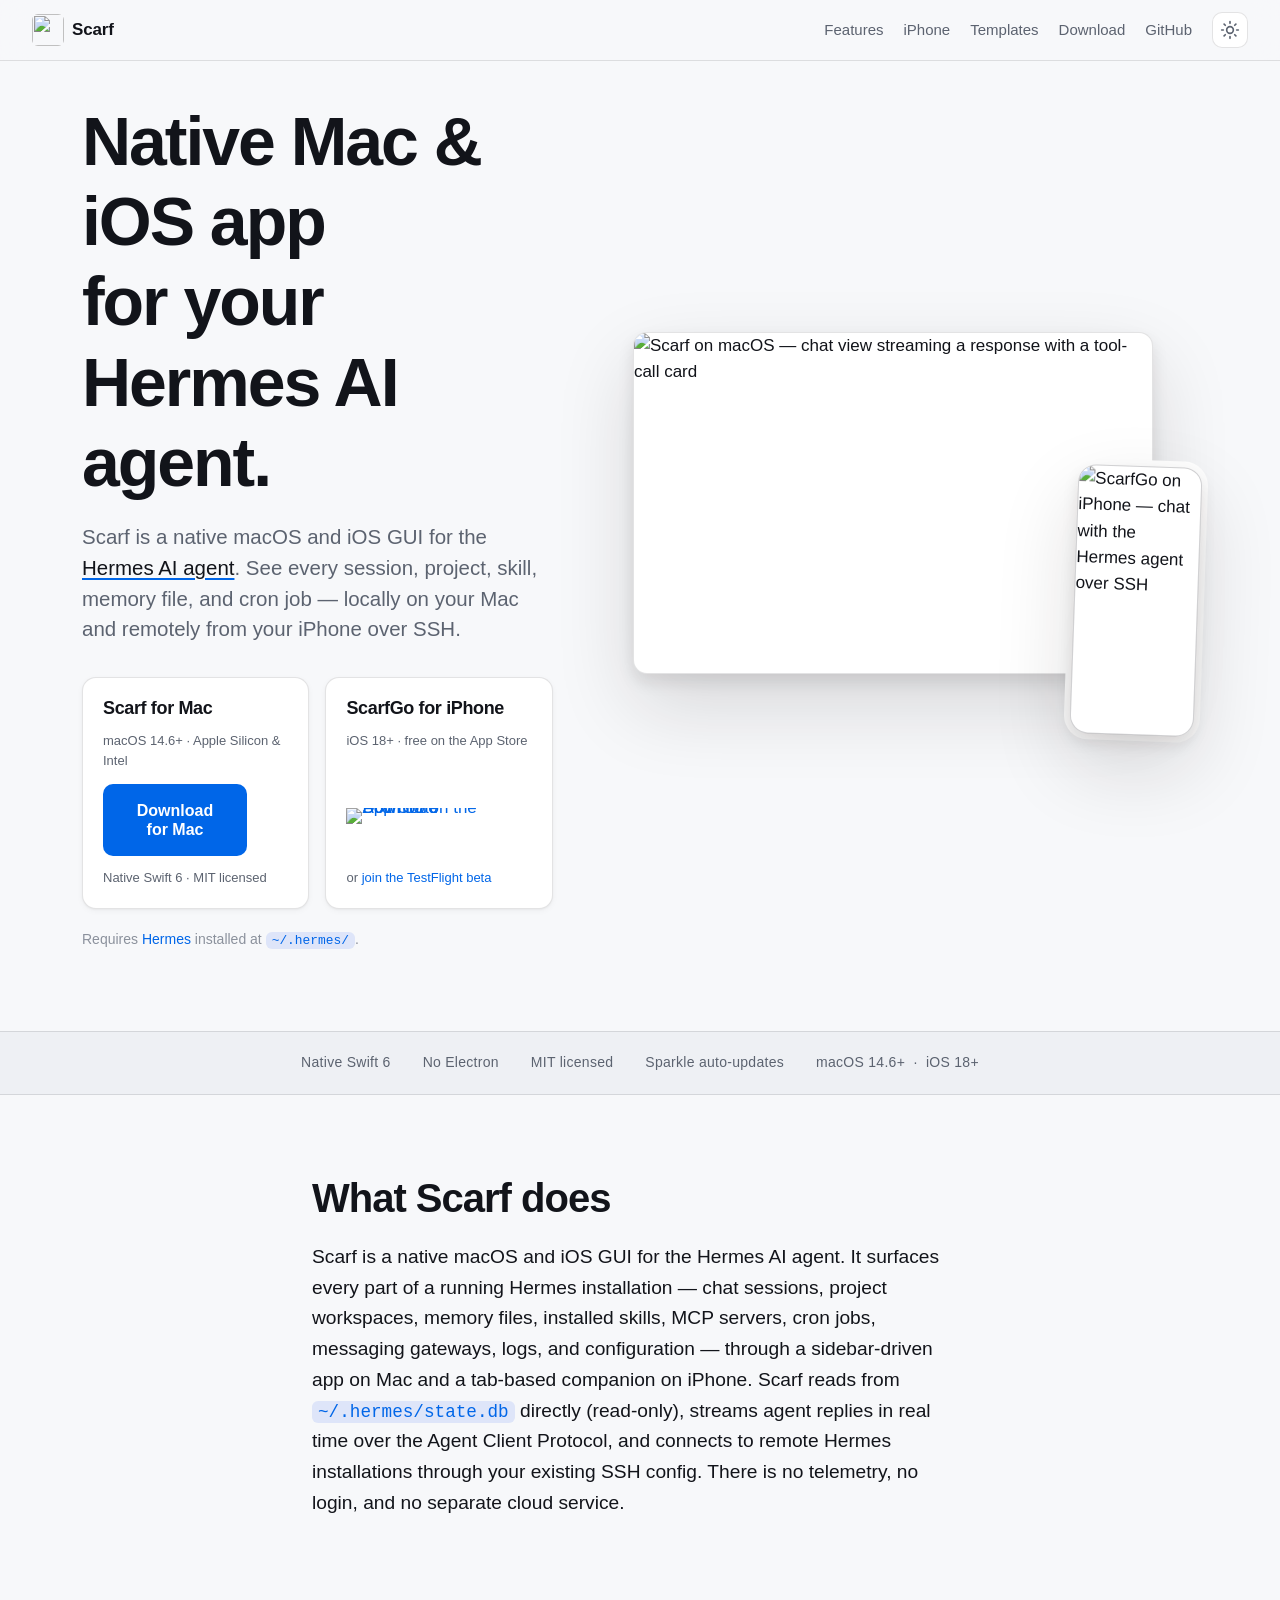
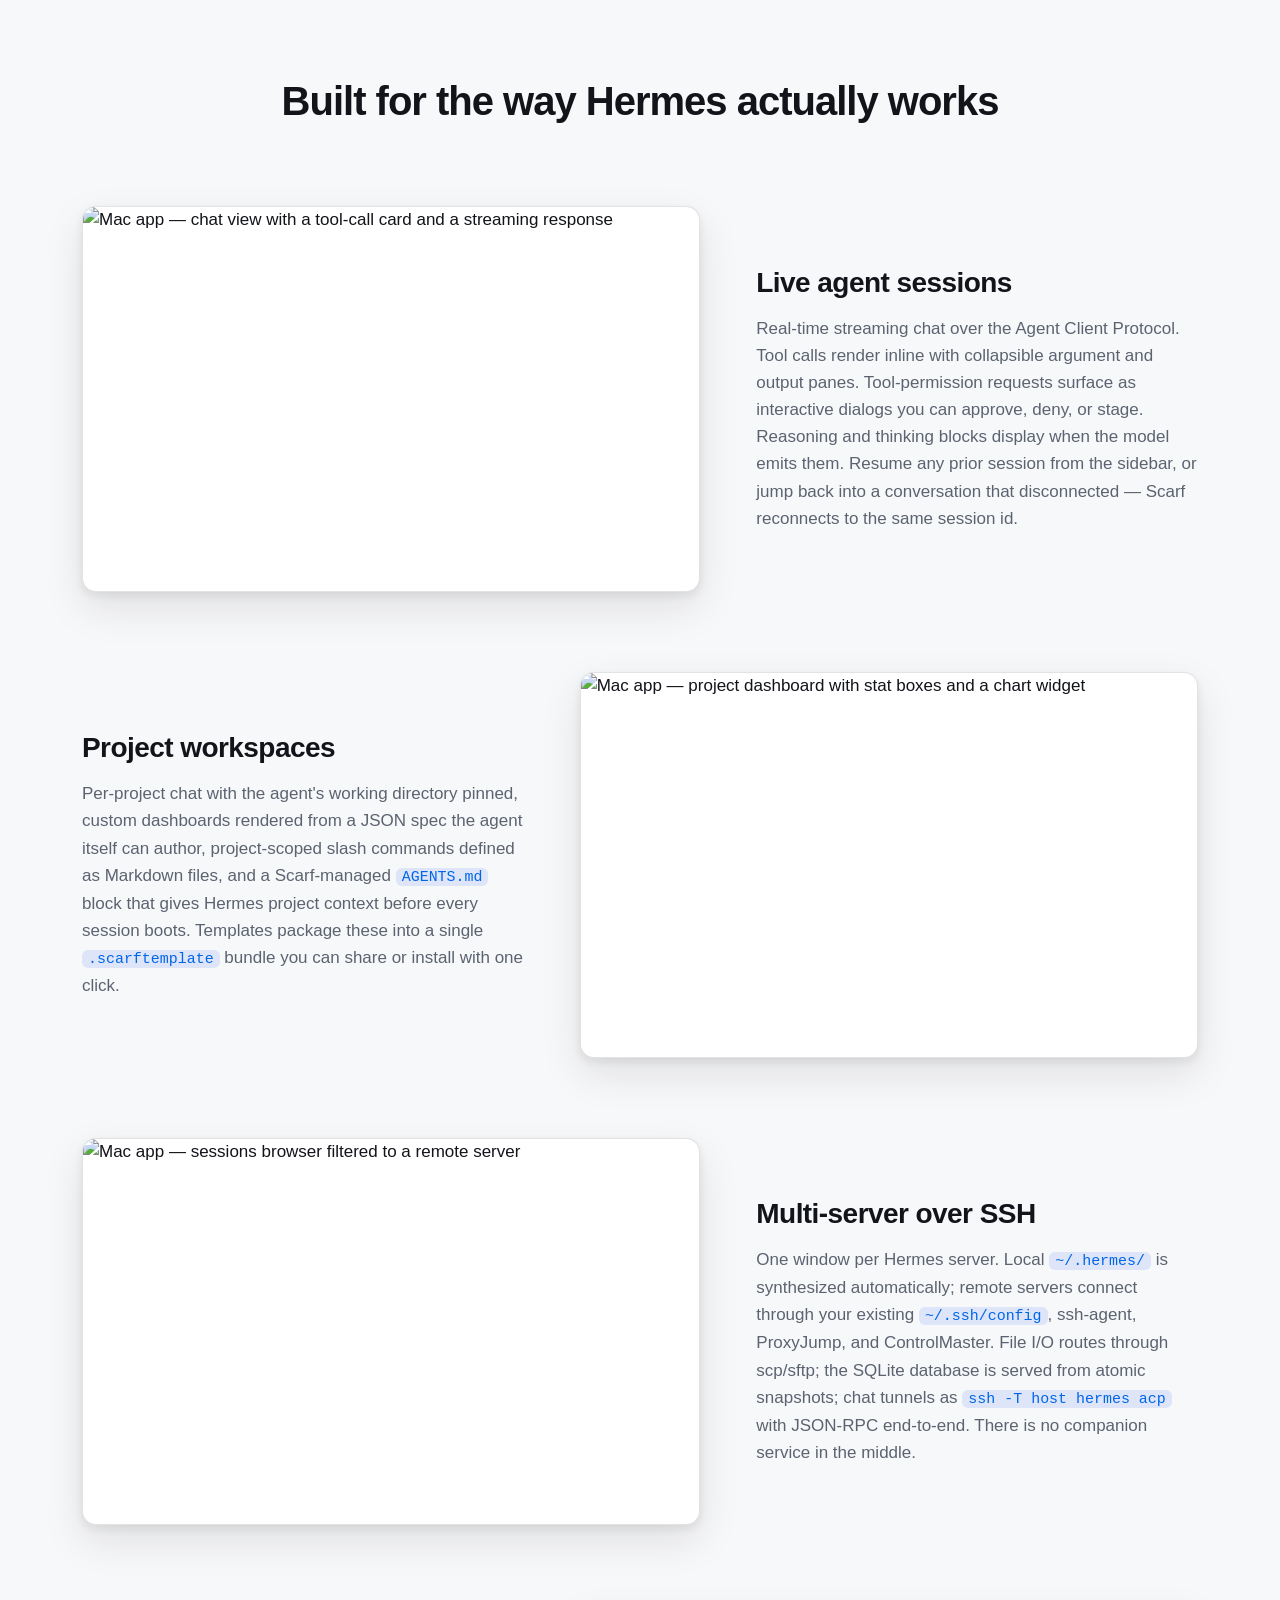
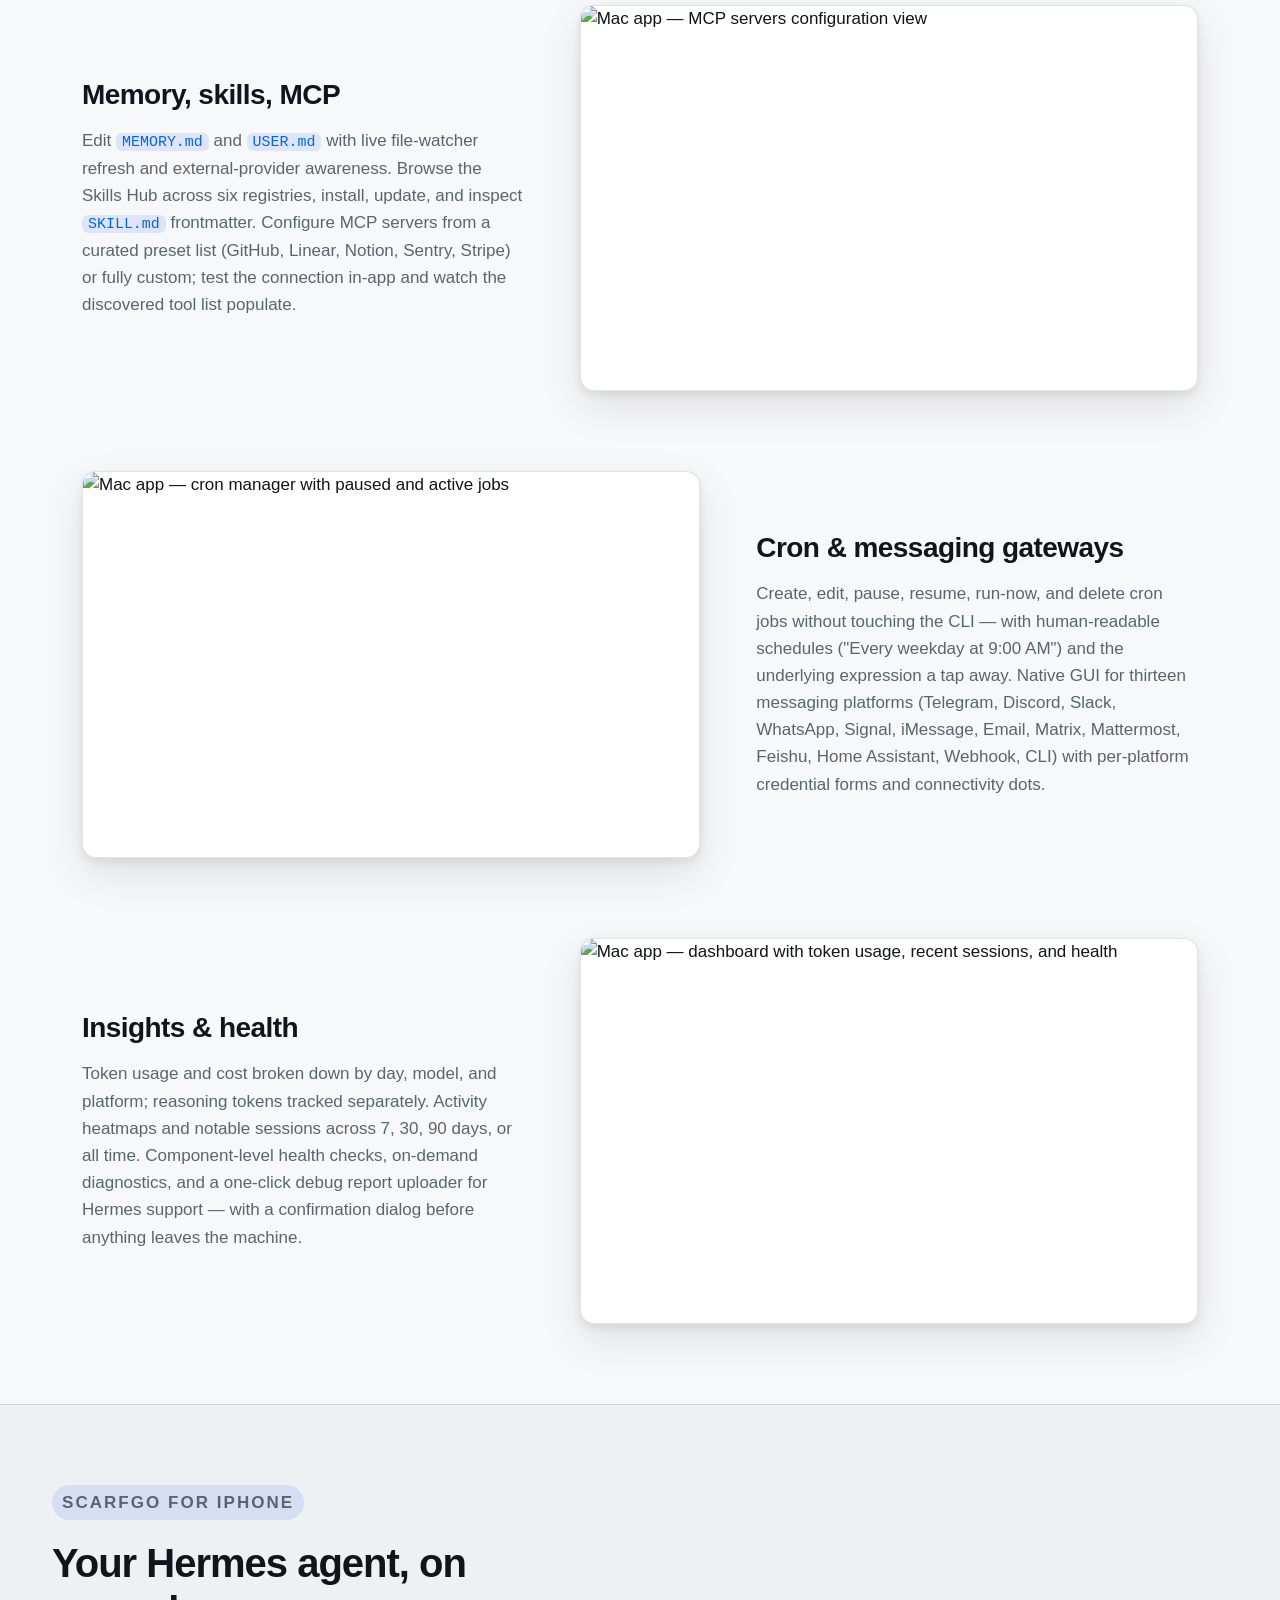
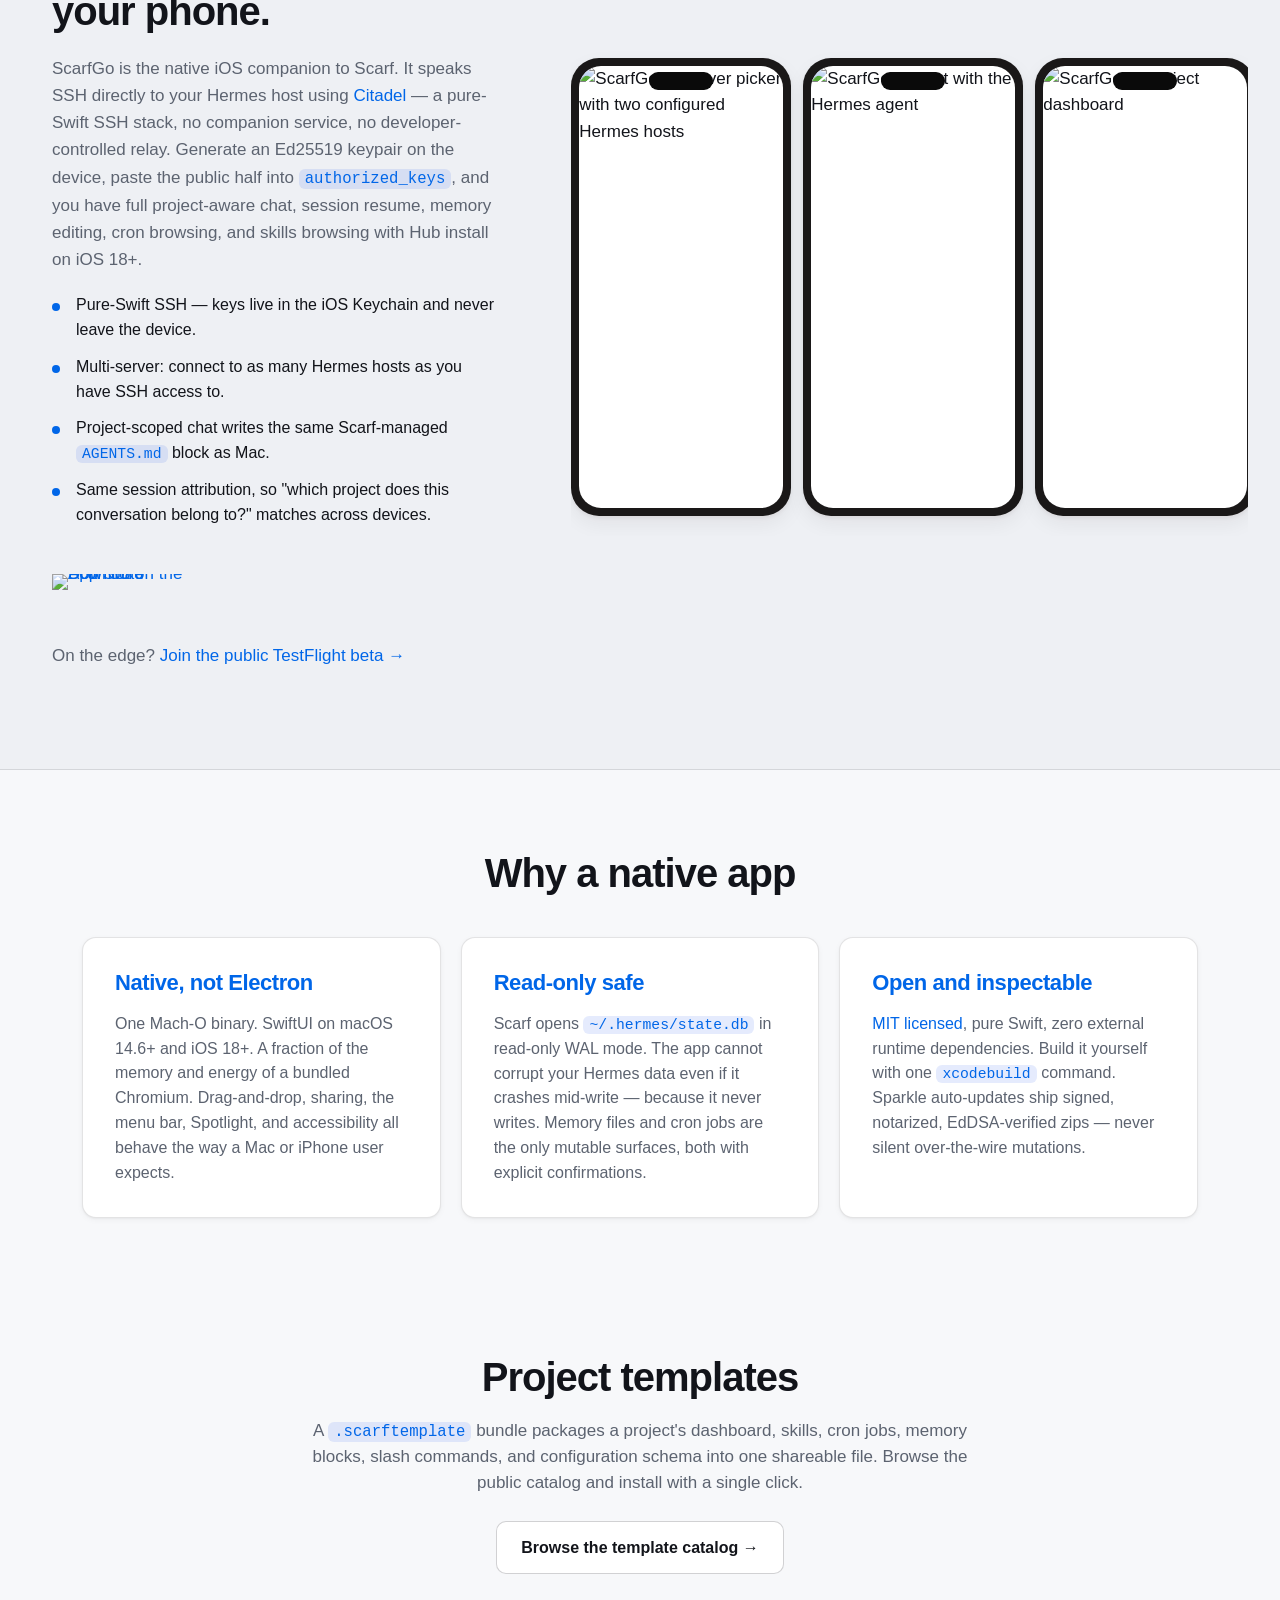
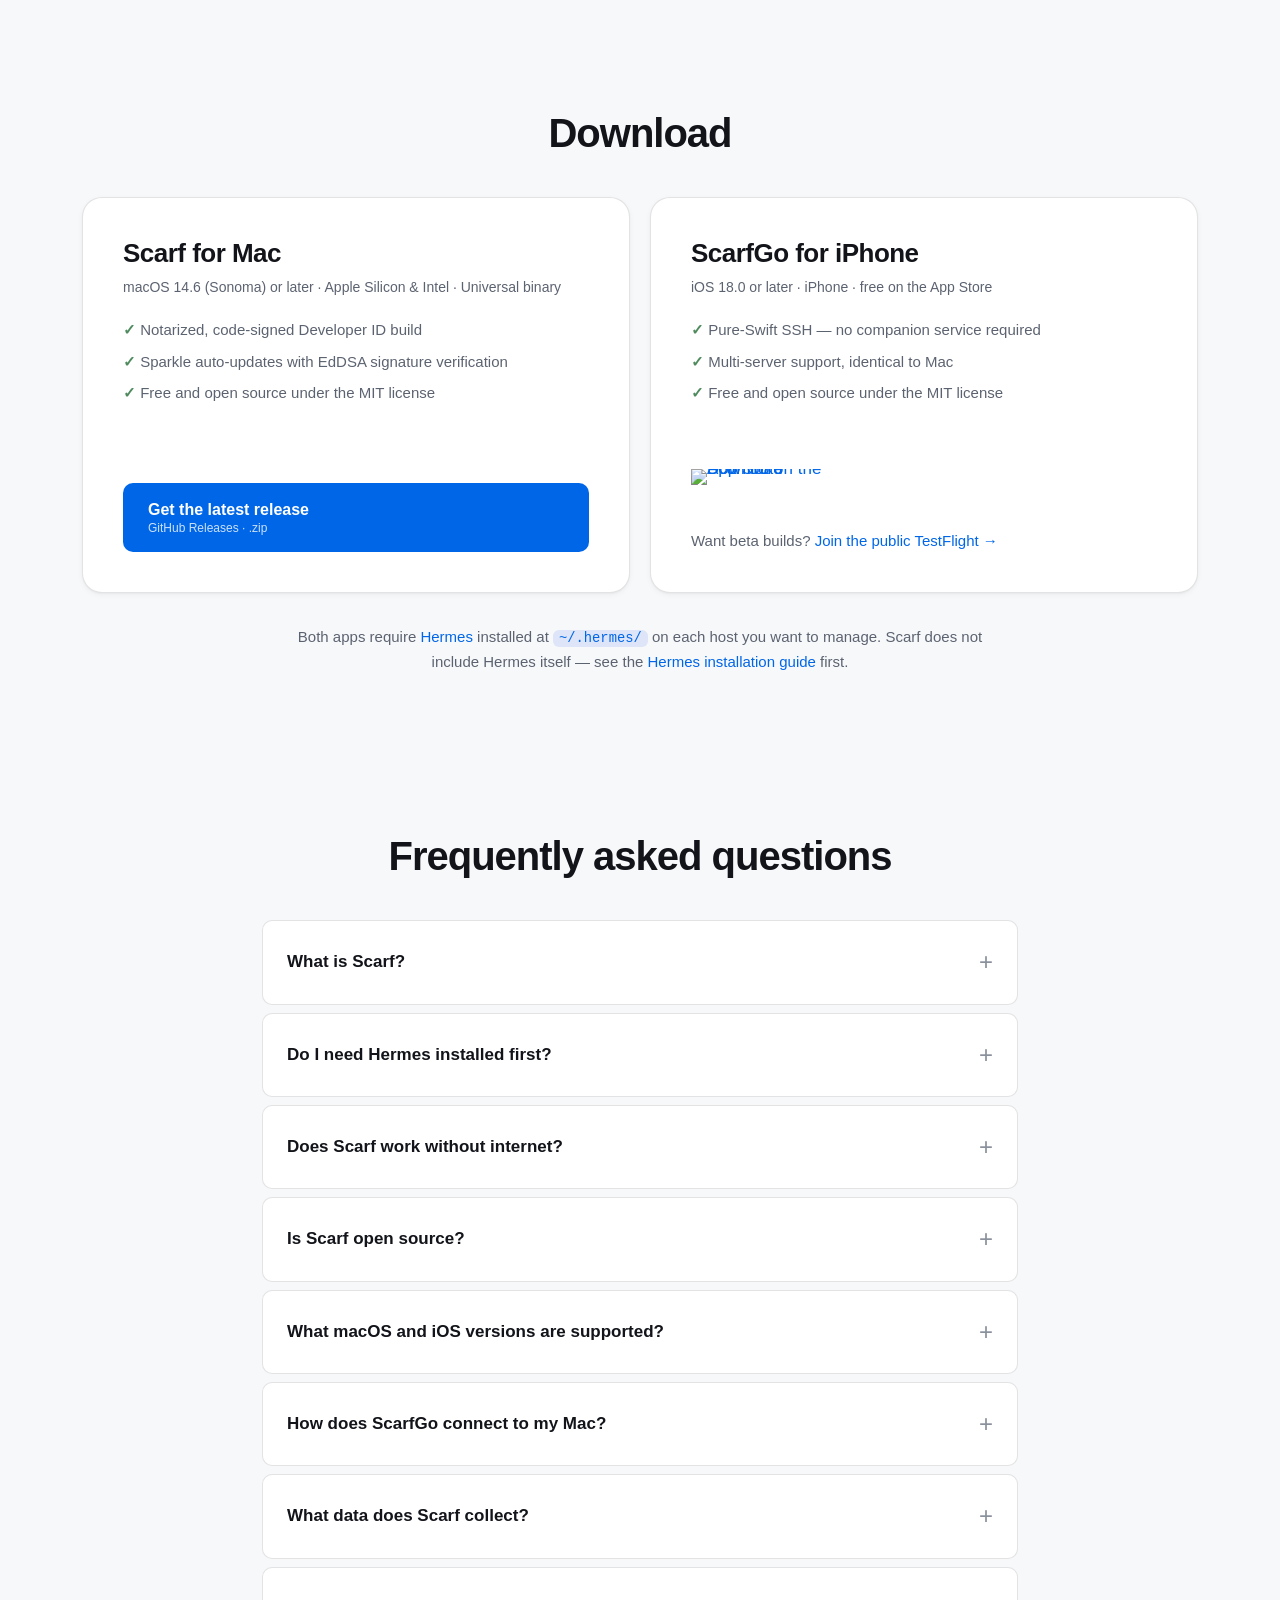
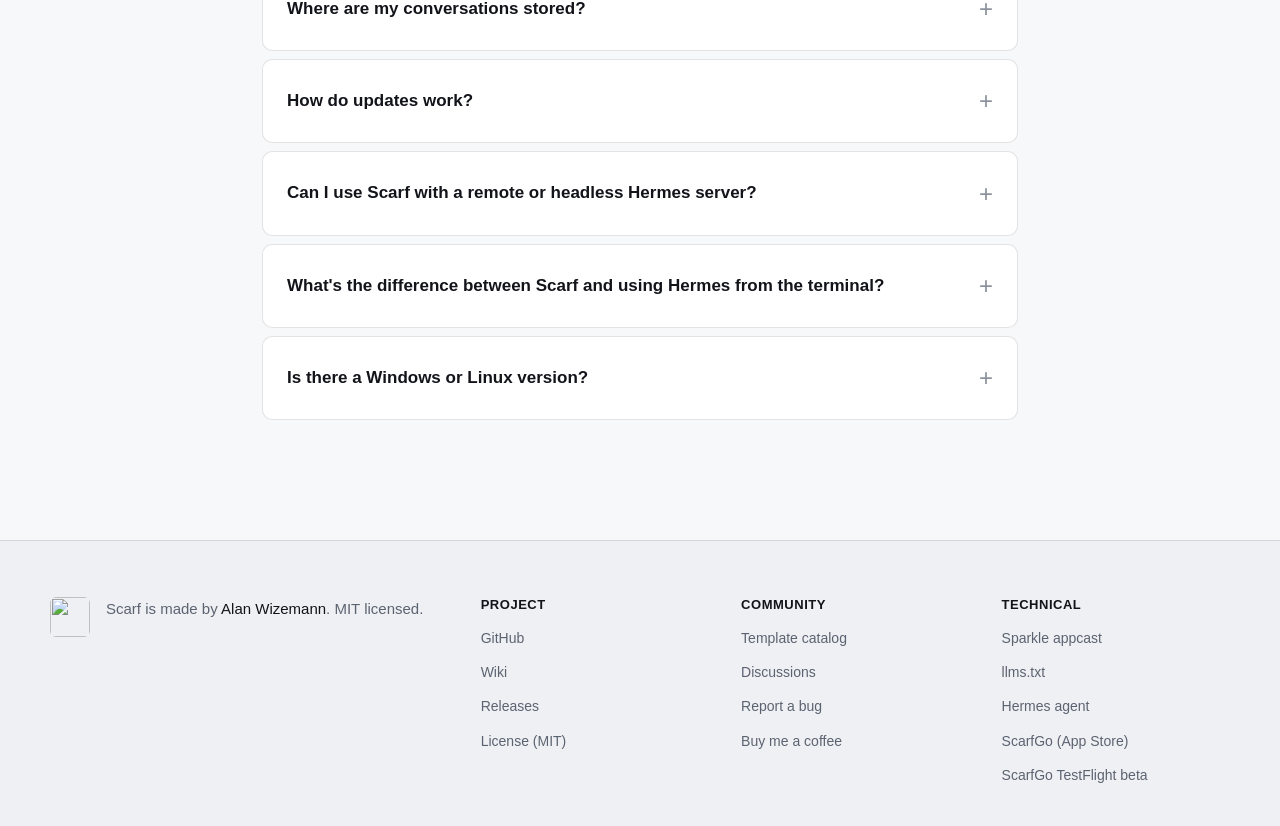
==== commit af603e5f: "fix(design): shift cobalt accent to true blue and restore scarf app icon Move brand primary from ind" ====
--- a/site/landing/index.html
+++ b/site/landing/index.html
@@ -26,7 +26,7 @@
   <meta name="twitter:image" content="https://awizemann.github.io/scarf/assets/twitter-card.png">
 
   <!-- Theme + favicons -->
-  <meta name="theme-color" content="#2F5BEA" media="(prefers-color-scheme: light)">
+  <meta name="theme-color" content="#0066E8" media="(prefers-color-scheme: light)">
   <meta name="theme-color" content="#0E1016" media="(prefers-color-scheme: dark)">
   <link rel="icon" href="favicon.ico" sizes="any">
   <link rel="icon" href="assets/icon-192.png" type="image/png" sizes="192x192">
--- a/site/landing/styles.css
+++ b/site/landing/styles.css
@@ -15,7 +15,7 @@
 
 :root {
   /* Colors — light mode (mirrors ScarfBrand.xcassets light variants) */
-  --accent: #2F5BEA;
+  --accent: #0066E8;
   --accent-hover: #2448C7;
   --accent-active: #1B3599;
   --accent-tint: rgba(47, 91, 234, 0.12);
@@ -74,7 +74,7 @@
 
 @media (prefers-color-scheme: dark) {
   :root {
-    --accent: #7B9CFF;
+    --accent: #5B9FFF;
     --accent-hover: #9BB4FF;
     --accent-active: #5A7FF0;
     --accent-tint: rgba(123, 156, 255, 0.16);
@@ -105,7 +105,7 @@
 /* Manual theme override (set by app.js — wins over media query) */
 :root[data-theme="light"] {
   color-scheme: light;
-  --accent: #2F5BEA;
+  --accent: #0066E8;
   --accent-hover: #2448C7;
   --accent-active: #1B3599;
   --accent-tint: rgba(47, 91, 234, 0.12);
@@ -129,7 +129,7 @@
 
 :root[data-theme="dark"] {
   color-scheme: dark;
-  --accent: #7B9CFF;
+  --accent: #5B9FFF;
   --accent-hover: #9BB4FF;
   --accent-active: #5A7FF0;
   --accent-tint: rgba(123, 156, 255, 0.16);
